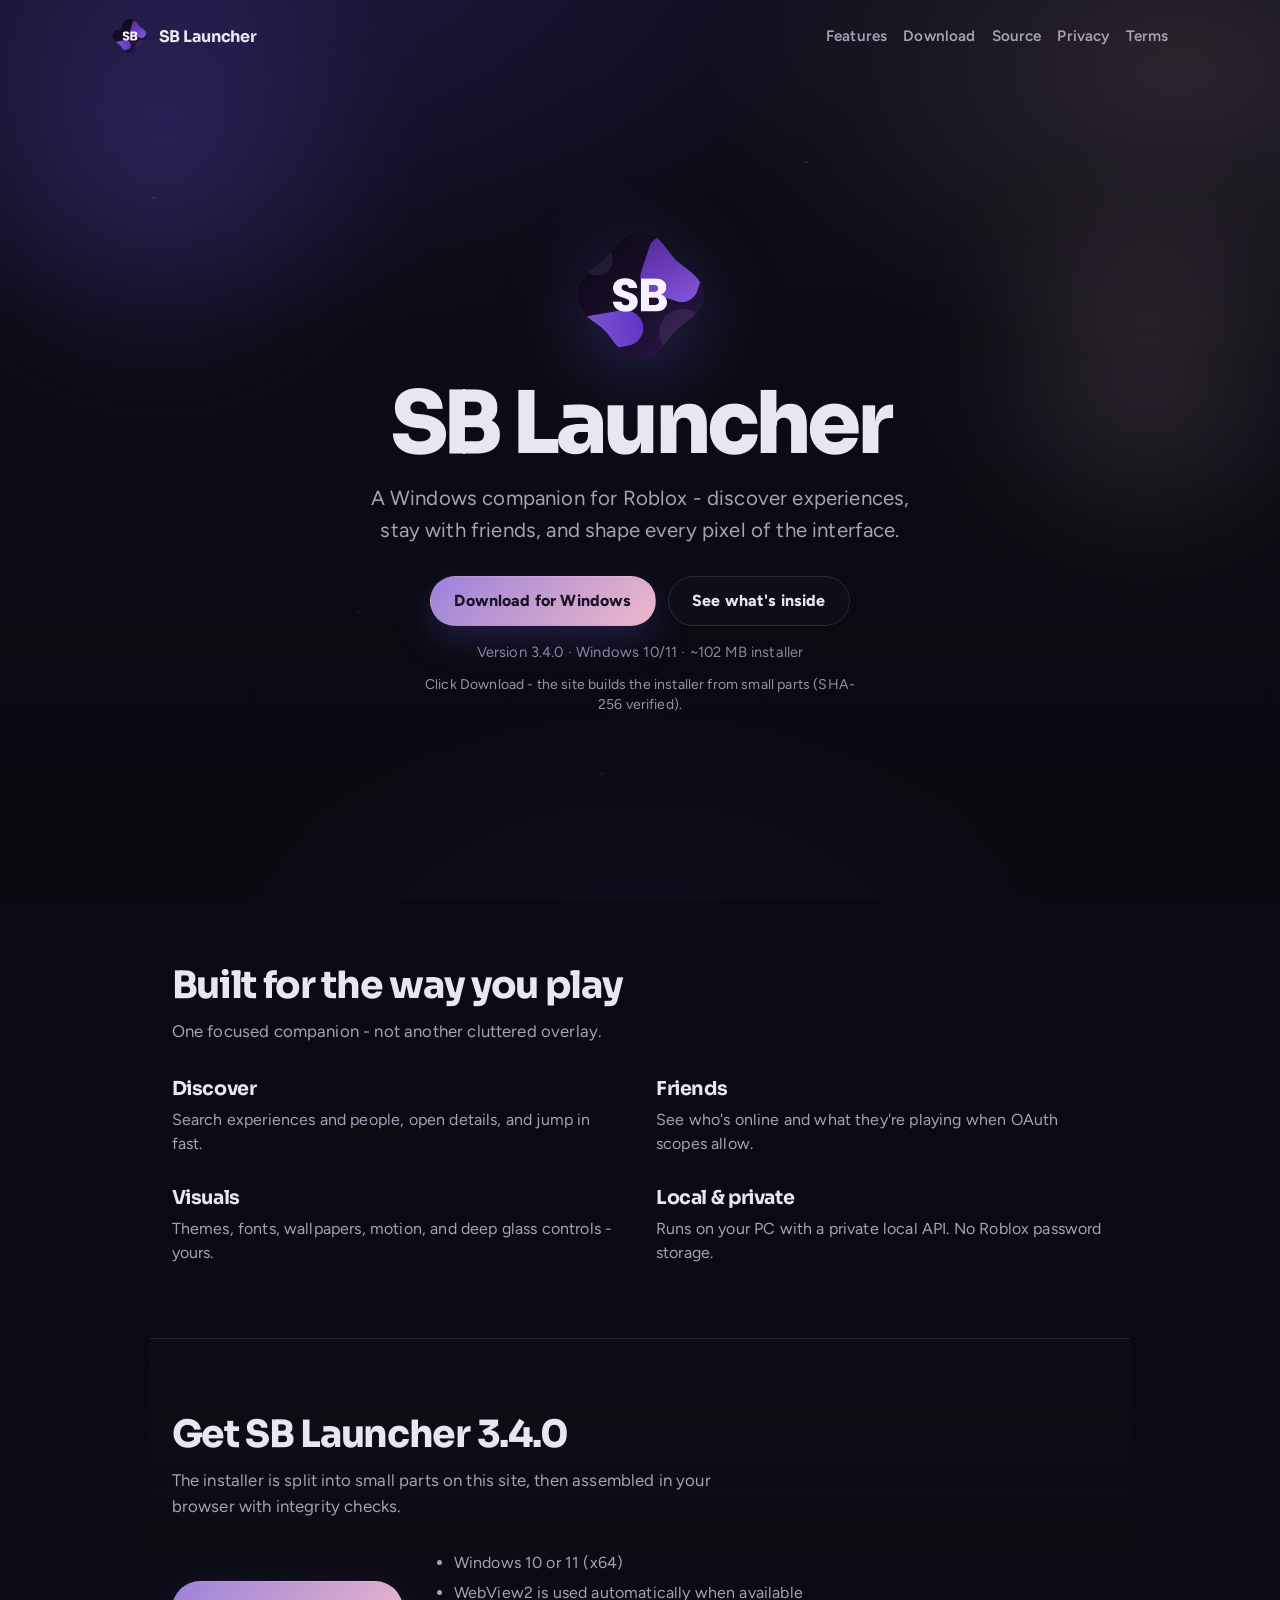
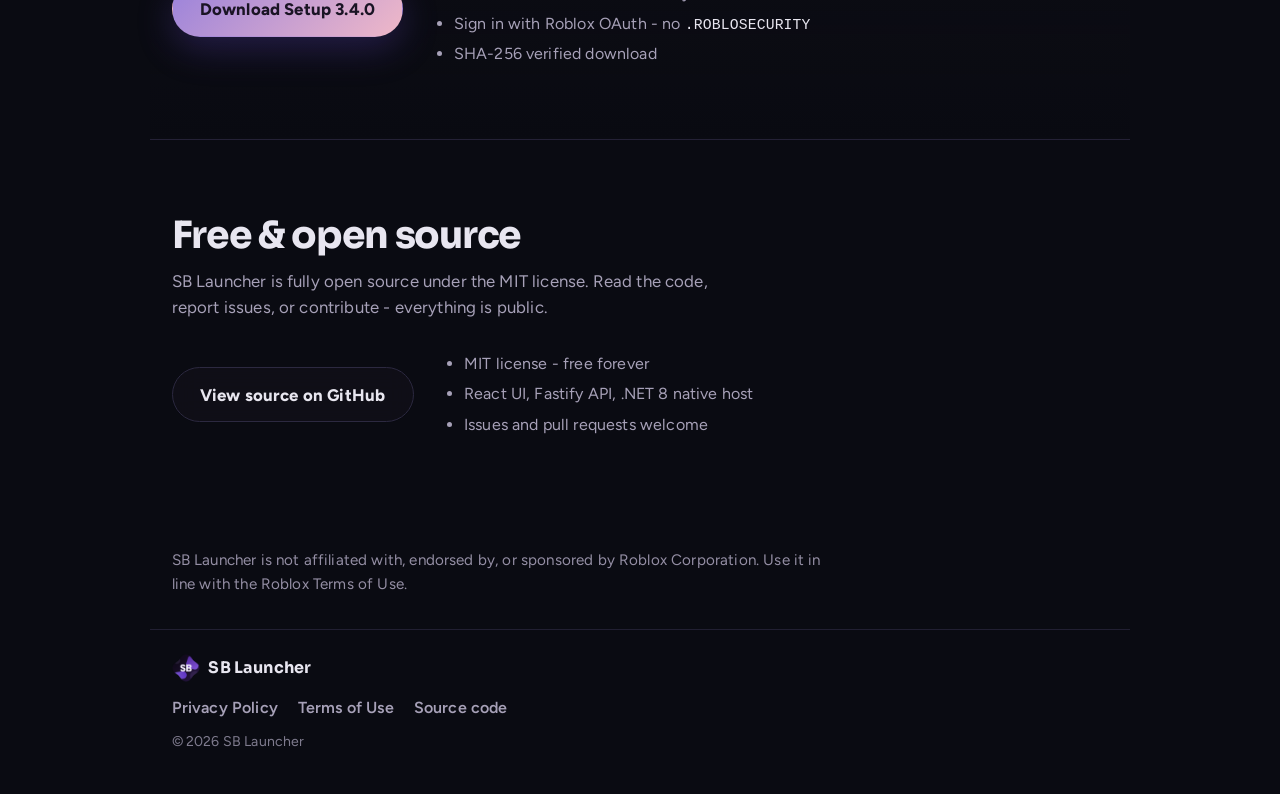
==== index.html @ dd169618 "Release site 3.4.0: refresh setup parts + manifest (new SB logo)." ====
<!doctype html>
<html lang="en">
  <head>
    <meta charset="utf-8" />
    <meta name="viewport" content="width=device-width, initial-scale=1" />
    <title>SB Launcher - Roblox desktop companion</title>
    <meta
      name="description"
      content="Download SB Launcher 3.4.0 - a customizable Windows companion for Roblox."
    />
    <meta property="og:title" content="SB Launcher" />
    <meta
      property="og:description"
      content="Windows Roblox companion. Discover, connect, and make the launcher yours."
    />
    <meta property="og:type" content="website" />
    <link rel="icon" type="image/png" href="./logo.png" />
    <link rel="preconnect" href="https://fonts.googleapis.com" />
    <link rel="preconnect" href="https://fonts.gstatic.com" crossorigin />
    <link
      href="https://fonts.googleapis.com/css2?family=Figtree:wght@400;500;600;700;800&family=Sora:wght@500;600;700;800&display=swap"
      rel="stylesheet"
    />
    <link rel="stylesheet" href="./styles.css" />
  </head>
  <body>
    <div class="atmosphere" aria-hidden="true">
      <div class="orb orb-a"></div>
      <div class="orb orb-b"></div>
      <div class="stars"></div>
    </div>

    <header class="top">
      <a class="brand" href="./index.html">
        <img src="./logo.png" alt="" width="36" height="36" />
        <span>SB Launcher</span>
      </a>
      <nav class="top-nav">
        <a href="#features">Features</a>
        <a href="#download">Download</a>
        <a href="https://github.com/SBLauncherRBLX/sb-launcher" target="_blank" rel="noopener">Source</a>
        <a href="./privacy.html">Privacy</a>
        <a href="./terms.html">Terms</a>
      </nav>
    </header>

    <main>
      <section class="hero">
        <img
          class="hero-mark"
          src="./logo.png"
          alt="SB Launcher"
          width="128"
          height="128"
        />
        <h1 class="hero-brand">SB Launcher</h1>
        <p class="hero-lead">
          A Windows companion for Roblox - discover experiences, stay with friends,
          and shape every pixel of the interface.
        </p>
        <div class="hero-actions">
          <a
            class="btn btn-primary"
            id="download-btn"
            href="#download"
            data-download-setup
          >
            Download for Windows
          </a>
          <a class="btn btn-ghost" href="#features">See what's inside</a>
        </div>
        <p class="hero-meta">Version 3.4.0 &middot; Windows 10/11 &middot; ~102 MB installer</p>
        <p class="hero-hint" id="download-status">
          Click Download - the site builds the installer from small parts (SHA-256 verified).
        </p>
      </section>

      <section class="section" id="features">
        <header class="section-head">
          <h2>Built for the way you play</h2>
          <p>One focused companion - not another cluttered overlay.</p>
        </header>
        <div class="feature-list">
          <article>
            <h3>Discover</h3>
            <p>Search experiences and people, open details, and jump in fast.</p>
          </article>
          <article>
            <h3>Friends</h3>
            <p>See who's online and what they're playing when OAuth scopes allow.</p>
          </article>
          <article>
            <h3>Visuals</h3>
            <p>Themes, fonts, wallpapers, motion, and deep glass controls - yours.</p>
          </article>
          <article>
            <h3>Local &amp; private</h3>
            <p>Runs on your PC with a private local API. No Roblox password storage.</p>
          </article>
        </div>
      </section>

      <section class="section download-band" id="download">
        <header class="section-head">
          <h2>Get SB Launcher 3.4.0</h2>
          <p>
            The installer is split into small parts on this site, then assembled in
            your browser with integrity checks.
          </p>
        </header>
        <div class="download-row">
          <a
            class="btn btn-primary btn-lg"
            id="download-btn-2"
            href="#download"
            data-download-setup
          >
            Download Setup 3.4.0
          </a>
          <ul class="download-notes">
            <li>Windows 10 or 11 (x64)</li>
            <li>WebView2 is used automatically when available</li>
            <li>Sign in with Roblox OAuth - no <code>.ROBLOSECURITY</code></li>
            <li>SHA-256 verified download</li>
          </ul>
        </div>
      </section>

      <section class="section" id="opensource">
        <header class="section-head">
          <h2>Free &amp; open source</h2>
          <p>
            SB Launcher is fully open source under the MIT license. Read the code,
            report issues, or contribute - everything is public.
          </p>
        </header>
        <div class="download-row">
          <a
            class="btn btn-ghost btn-lg"
            href="https://github.com/SBLauncherRBLX/sb-launcher"
            target="_blank"
            rel="noopener"
          >
            View source on GitHub
          </a>
          <ul class="download-notes">
            <li>MIT license - free forever</li>
            <li>React UI, Fastify API, .NET 8 native host</li>
            <li>Issues and pull requests welcome</li>
          </ul>
        </div>
      </section>

      <section class="section disclaimer">
        <p>
          SB Launcher is not affiliated with, endorsed by, or sponsored by Roblox
          Corporation. Use it in line with the Roblox Terms of Use.
        </p>
      </section>
    </main>

    <footer class="foot">
      <div class="foot-brand">
        <img src="./logo.png" alt="" width="28" height="28" />
        <strong>SB Launcher</strong>
      </div>
      <div class="foot-links">
        <a href="./privacy.html">Privacy Policy</a>
        <a href="./terms.html">Terms of Use</a>
        <a href="https://github.com/SBLauncherRBLX/sb-launcher">Source code</a>
      </div>
      <p class="foot-copy">&copy; 2026 SB Launcher</p>
    </footer>
    <script src="./download.js"></script>
  </body>
</html>
---- styles.css ----
:root {
  color-scheme: dark;
  --bg: #0a0b12;
  --ink: #e8e6f0;
  --muted: #a7a1b8;
  --line: #2c2940;
  --accent: #9a82db;
  --accent-2: #efb8c8;
  --surface: #15131d;
  --glow: #6b4fd8;
  --font-display: "Sora", "Segoe UI", sans-serif;
  --font-body: "Figtree", "Segoe UI", sans-serif;
  --ease: cubic-bezier(0.22, 1, 0.36, 1);
}

* {
  box-sizing: border-box;
}

html {
  scroll-behavior: smooth;
}

body {
  margin: 0;
  min-height: 100vh;
  font-family: var(--font-body);
  color: var(--ink);
  background: var(--bg);
  letter-spacing: 0.01em;
  -webkit-font-smoothing: antialiased;
  overflow-x: hidden;
}

.atmosphere {
  position: fixed;
  inset: 0;
  z-index: 0;
  pointer-events: none;
  overflow: hidden;
  background:
    radial-gradient(1200px 700px at 18% -8%, #5b3fc840, transparent 58%),
    radial-gradient(900px 560px at 92% 8%, #efb8c822, transparent 52%),
    radial-gradient(800px 500px at 50% 110%, #2a1f5540, transparent 55%),
    linear-gradient(180deg, #0c0d16 0%, #090a10 100%);
}

.orb {
  position: absolute;
  border-radius: 50%;
  filter: blur(40px);
  opacity: 0.55;
  animation: drift 18s var(--ease) infinite alternate;
}

.orb-a {
  width: 42vw;
  height: 42vw;
  max-width: 520px;
  max-height: 520px;
  left: -8%;
  top: -12%;
  background: radial-gradient(circle, #7c5cff66, transparent 70%);
}

.orb-b {
  width: 36vw;
  height: 36vw;
  max-width: 420px;
  max-height: 420px;
  right: -6%;
  top: 18%;
  background: radial-gradient(circle, #efb8c844, transparent 70%);
  animation-delay: -6s;
}

.stars {
  position: absolute;
  inset: 0;
  background-image:
    radial-gradient(1.2px 1.2px at 12% 22%, #ffffff88, transparent),
    radial-gradient(1px 1px at 28% 68%, #ffffff66, transparent),
    radial-gradient(1.4px 1.4px at 63% 18%, #ffffff77, transparent),
    radial-gradient(1px 1px at 81% 42%, #ffffff55, transparent),
    radial-gradient(1.2px 1.2px at 47% 86%, #ffffff66, transparent),
    radial-gradient(1px 1px at 91% 78%, #ffffff44, transparent);
  opacity: 0.55;
  animation: twinkle 7s ease-in-out infinite alternate;
}

@keyframes drift {
  from {
    transform: translate3d(0, 0, 0) scale(1);
  }
  to {
    transform: translate3d(3%, 4%, 0) scale(1.06);
  }
}

@keyframes twinkle {
  from {
    opacity: 0.35;
  }
  to {
    opacity: 0.7;
  }
}

@keyframes rise {
  from {
    opacity: 0;
    transform: translateY(18px);
  }
  to {
    opacity: 1;
    transform: translateY(0);
  }
}

.top,
main,
.foot {
  position: relative;
  z-index: 1;
}

.top {
  display: flex;
  align-items: center;
  justify-content: space-between;
  gap: 1rem;
  max-width: 1100px;
  margin: 0 auto;
  padding: 1.15rem 1.35rem 0.5rem;
  animation: rise 0.7s var(--ease) both;
}

.brand {
  display: inline-flex;
  align-items: center;
  gap: 0.7rem;
  text-decoration: none;
  color: var(--ink);
  font-family: var(--font-display);
  font-weight: 700;
  letter-spacing: -0.02em;
}

.brand img {
  width: 36px;
  height: 36px;
  object-fit: contain;
}

.top-nav {
  display: flex;
  flex-wrap: wrap;
  gap: 0.35rem 1rem;
}

.top-nav a {
  color: var(--muted);
  text-decoration: none;
  font-weight: 600;
  font-size: 0.95rem;
}

.top-nav a:hover {
  color: var(--ink);
}

.hero {
  min-height: min(92vh, 920px);
  display: flex;
  flex-direction: column;
  align-items: center;
  justify-content: center;
  text-align: center;
  padding: 3.5rem 1.35rem 4rem;
  max-width: 820px;
  margin: 0 auto;
}

.hero-mark {
  width: clamp(96px, 18vw, 132px);
  height: auto;
  margin-bottom: 1.35rem;
  filter: drop-shadow(0 18px 40px #6b4fd855);
  animation: rise 0.8s var(--ease) 0.05s both;
}

.hero-brand {
  margin: 0;
  font-family: var(--font-display);
  font-size: clamp(3rem, 9vw, 5.4rem);
  font-weight: 800;
  letter-spacing: -0.055em;
  line-height: 0.95;
  animation: rise 0.85s var(--ease) 0.12s both;
}

.hero-lead {
  margin: 1.15rem 0 0;
  max-width: 34rem;
  color: var(--muted);
  font-size: clamp(1.05rem, 2.2vw, 1.28rem);
  line-height: 1.55;
  animation: rise 0.9s var(--ease) 0.18s both;
}

.hero-actions {
  display: flex;
  flex-wrap: wrap;
  gap: 0.75rem;
  justify-content: center;
  margin-top: 1.85rem;
  animation: rise 0.95s var(--ease) 0.24s both;
}

.hero-meta {
  margin: 1.1rem 0 0;
  color: color-mix(in srgb, var(--muted) 82%, transparent);
  font-size: 0.92rem;
  animation: rise 1s var(--ease) 0.3s both;
}

.btn {
  display: inline-flex;
  align-items: center;
  justify-content: center;
  text-decoration: none;
  border-radius: 999px;
  padding: 0.9rem 1.45rem;
  font-weight: 750;
  letter-spacing: 0.01em;
  border: 1px solid transparent;
  transition:
    transform 220ms var(--ease),
    background 220ms var(--ease),
    border-color 220ms var(--ease),
    box-shadow 220ms var(--ease);
}

.btn:hover {
  transform: translateY(-2px);
}

.btn:active {
  transform: translateY(0) scale(0.98);
}

.btn-primary {
  color: #1a1424;
  background: linear-gradient(135deg, var(--accent), var(--accent-2));
  box-shadow: 0 12px 36px #6b4fd844;
}

.btn-primary:hover {
  box-shadow: 0 16px 42px #6b4fd866;
}

.btn-ghost {
  color: var(--ink);
  background: color-mix(in srgb, var(--surface) 55%, transparent);
  border-color: var(--line);
  backdrop-filter: blur(12px);
}

.btn-lg {
  padding: 1.05rem 1.7rem;
  font-size: 1.05rem;
}

.section {
  max-width: 980px;
  margin: 0 auto;
  padding: 4.5rem 1.35rem;
}

.section-head {
  max-width: 36rem;
  margin-bottom: 2rem;
}

.section-head h2 {
  margin: 0 0 0.55rem;
  font-family: var(--font-display);
  font-size: clamp(1.7rem, 3.5vw, 2.35rem);
  letter-spacing: -0.035em;
  font-weight: 750;
}

.section-head p {
  margin: 0;
  color: var(--muted);
  font-size: 1.05rem;
  line-height: 1.55;
}

.feature-list {
  display: grid;
  grid-template-columns: repeat(2, minmax(0, 1fr));
  gap: 1.75rem 2rem;
}

.feature-list article h3 {
  margin: 0 0 0.4rem;
  font-family: var(--font-display);
  font-size: 1.2rem;
  letter-spacing: -0.02em;
}

.feature-list article p {
  margin: 0;
  color: var(--muted);
  line-height: 1.55;
}

.download-band {
  border-top: 1px solid color-mix(in srgb, var(--line) 75%, transparent);
  border-bottom: 1px solid color-mix(in srgb, var(--line) 75%, transparent);
  background: linear-gradient(
    180deg,
    color-mix(in srgb, var(--surface) 35%, transparent),
    transparent
  );
}

.download-row {
  display: grid;
  grid-template-columns: auto 1fr;
  gap: 1.5rem 2rem;
  align-items: center;
}

.download-notes {
  margin: 0;
  padding-left: 1.15rem;
  color: var(--muted);
  line-height: 1.55;
}

.download-notes li + li {
  margin-top: 0.35rem;
}

.download-notes code {
  font-family: ui-monospace, Consolas, monospace;
  color: var(--ink);
  font-size: 0.92em;
}

.disclaimer {
  padding-top: 2.5rem;
  padding-bottom: 2rem;
}

.disclaimer p {
  margin: 0;
  max-width: 42rem;
  color: color-mix(in srgb, var(--muted) 88%, transparent);
  font-size: 0.95rem;
  line-height: 1.55;
}

.foot {
  max-width: 980px;
  margin: 0 auto;
  padding: 1.5rem 1.35rem 2.75rem;
  display: grid;
  gap: 1rem;
  border-top: 1px solid color-mix(in srgb, var(--line) 70%, transparent);
}

.foot-brand {
  display: inline-flex;
  align-items: center;
  gap: 0.55rem;
  font-family: var(--font-display);
}

.foot-brand img {
  width: 28px;
  height: 28px;
  object-fit: contain;
}

.foot-links {
  display: flex;
  flex-wrap: wrap;
  gap: 0.85rem 1.25rem;
}

.foot-links a {
  color: var(--muted);
  text-decoration: none;
  font-weight: 600;
}

.foot-links a:hover {
  color: var(--ink);
}

.foot-copy {
  margin: 0;
  color: color-mix(in srgb, var(--muted) 75%, transparent);
  font-size: 0.88rem;
}

/* Legal pages */
.page {
  max-width: 760px;
  margin: 0 auto;
  padding: 2rem 1.35rem 4rem;
  position: relative;
  z-index: 1;
}

.page.narrow {
  max-width: 720px;
}

.page h1 {
  margin: 0 0 0.5rem;
  font-family: var(--font-display);
  font-size: clamp(2rem, 5vw, 2.8rem);
  letter-spacing: -0.04em;
}

.page h2 {
  margin: 2rem 0 0.65rem;
  font-family: var(--font-display);
  font-size: 1.15rem;
  letter-spacing: -0.02em;
}

.page p,
.page li {
  color: var(--muted);
  line-height: 1.65;
}

.meta {
  margin: 0 0 1.5rem;
  color: color-mix(in srgb, var(--muted) 80%, transparent);
  font-size: 0.9rem;
}

.back {
  display: inline-flex;
  align-items: center;
  text-decoration: none;
  color: var(--ink);
  border: 1px solid var(--line);
  background: color-mix(in srgb, var(--surface) 70%, transparent);
  border-radius: 999px;
  padding: 0.55rem 0.95rem;
  font-weight: 650;
  margin-bottom: 1.5rem;
}

.back:hover {
  border-color: color-mix(in srgb, var(--accent) 45%, var(--line));
}

.page code {
  font-family: ui-monospace, Consolas, monospace;
  color: var(--ink);
}

.page ol,
.page ul {
  padding-left: 1.2rem;
}

.page li + li {
  margin-top: 0.45rem;
}

@media (max-width: 760px) {
  .top-nav {
    display: none;
  }

  .feature-list,
  .download-row {
    grid-template-columns: 1fr;
  }

  .hero {
    min-height: auto;
    padding-top: 3rem;
    padding-bottom: 3.5rem;
  }
}

@media (prefers-reduced-motion: reduce) {
  .orb,
  .stars,
  .hero-mark,
  .hero-brand,
  .hero-lead,
  .hero-actions,
  .hero-meta,
  .hero-hint,
  .top {
    animation: none !important;
  }

  .btn:hover {
    transform: none;
  }
}

.hero-hint {
  margin: 0.85rem 0 0;
  max-width: 28rem;
  color: color-mix(in srgb, var(--muted) 90%, transparent);
  font-size: 0.88rem;
  line-height: 1.45;
  animation: rise 1s var(--ease) 0.34s both;
}

.btn.is-busy,
.btn[aria-disabled="true"] {
  opacity: 0.65;
  pointer-events: none;
}
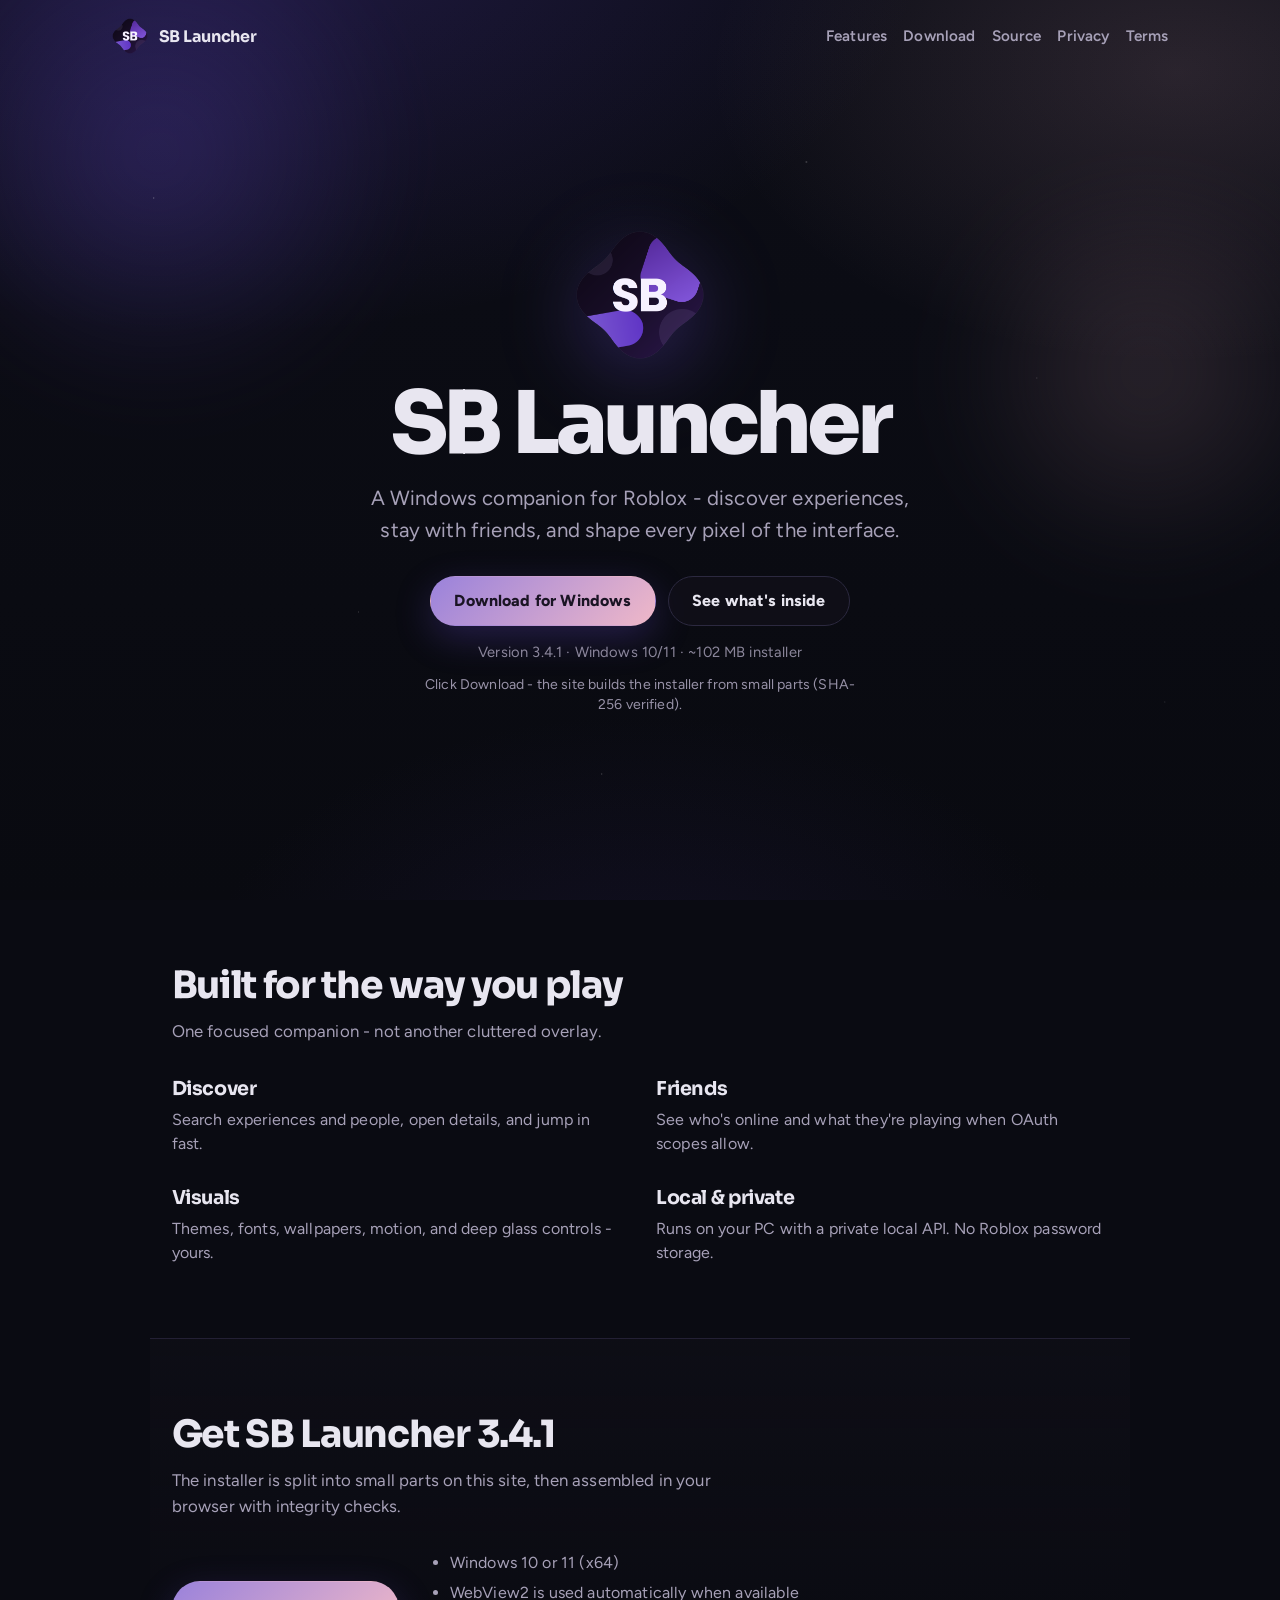
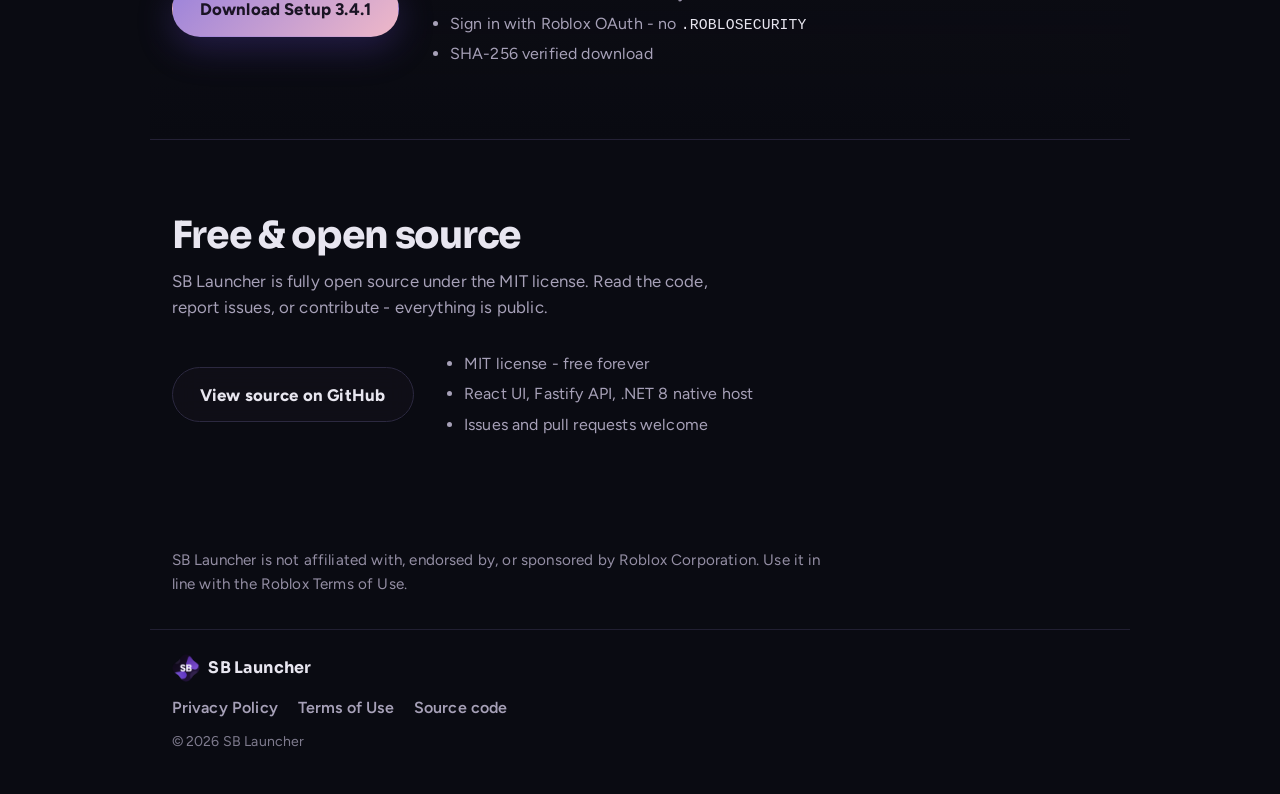
==== commit db91595b: "Release site 3.4.1: refresh setup parts + manifest (frosted SB title)." ====
--- a/index.html
+++ b/index.html
@@ -6,7 +6,7 @@
     <title>SB Launcher - Roblox desktop companion</title>
     <meta
       name="description"
-      content="Download SB Launcher 3.4.0 - a customizable Windows companion for Roblox."
+      content="Download SB Launcher 3.4.1 - a customizable Windows companion for Roblox."
     />
     <meta property="og:title" content="SB Launcher" />
     <meta
@@ -69,7 +69,7 @@
           </a>
           <a class="btn btn-ghost" href="#features">See what's inside</a>
         </div>
-        <p class="hero-meta">Version 3.4.0 &middot; Windows 10/11 &middot; ~102 MB installer</p>
+        <p class="hero-meta">Version 3.4.1 &middot; Windows 10/11 &middot; ~102 MB installer</p>
         <p class="hero-hint" id="download-status">
           Click Download - the site builds the installer from small parts (SHA-256 verified).
         </p>
@@ -102,7 +102,7 @@
 
       <section class="section download-band" id="download">
         <header class="section-head">
-          <h2>Get SB Launcher 3.4.0</h2>
+          <h2>Get SB Launcher 3.4.1</h2>
           <p>
             The installer is split into small parts on this site, then assembled in
             your browser with integrity checks.
@@ -115,7 +115,7 @@
             href="#download"
             data-download-setup
           >
-            Download Setup 3.4.0
+            Download Setup 3.4.1
           </a>
           <ul class="download-notes">
             <li>Windows 10 or 11 (x64)</li>
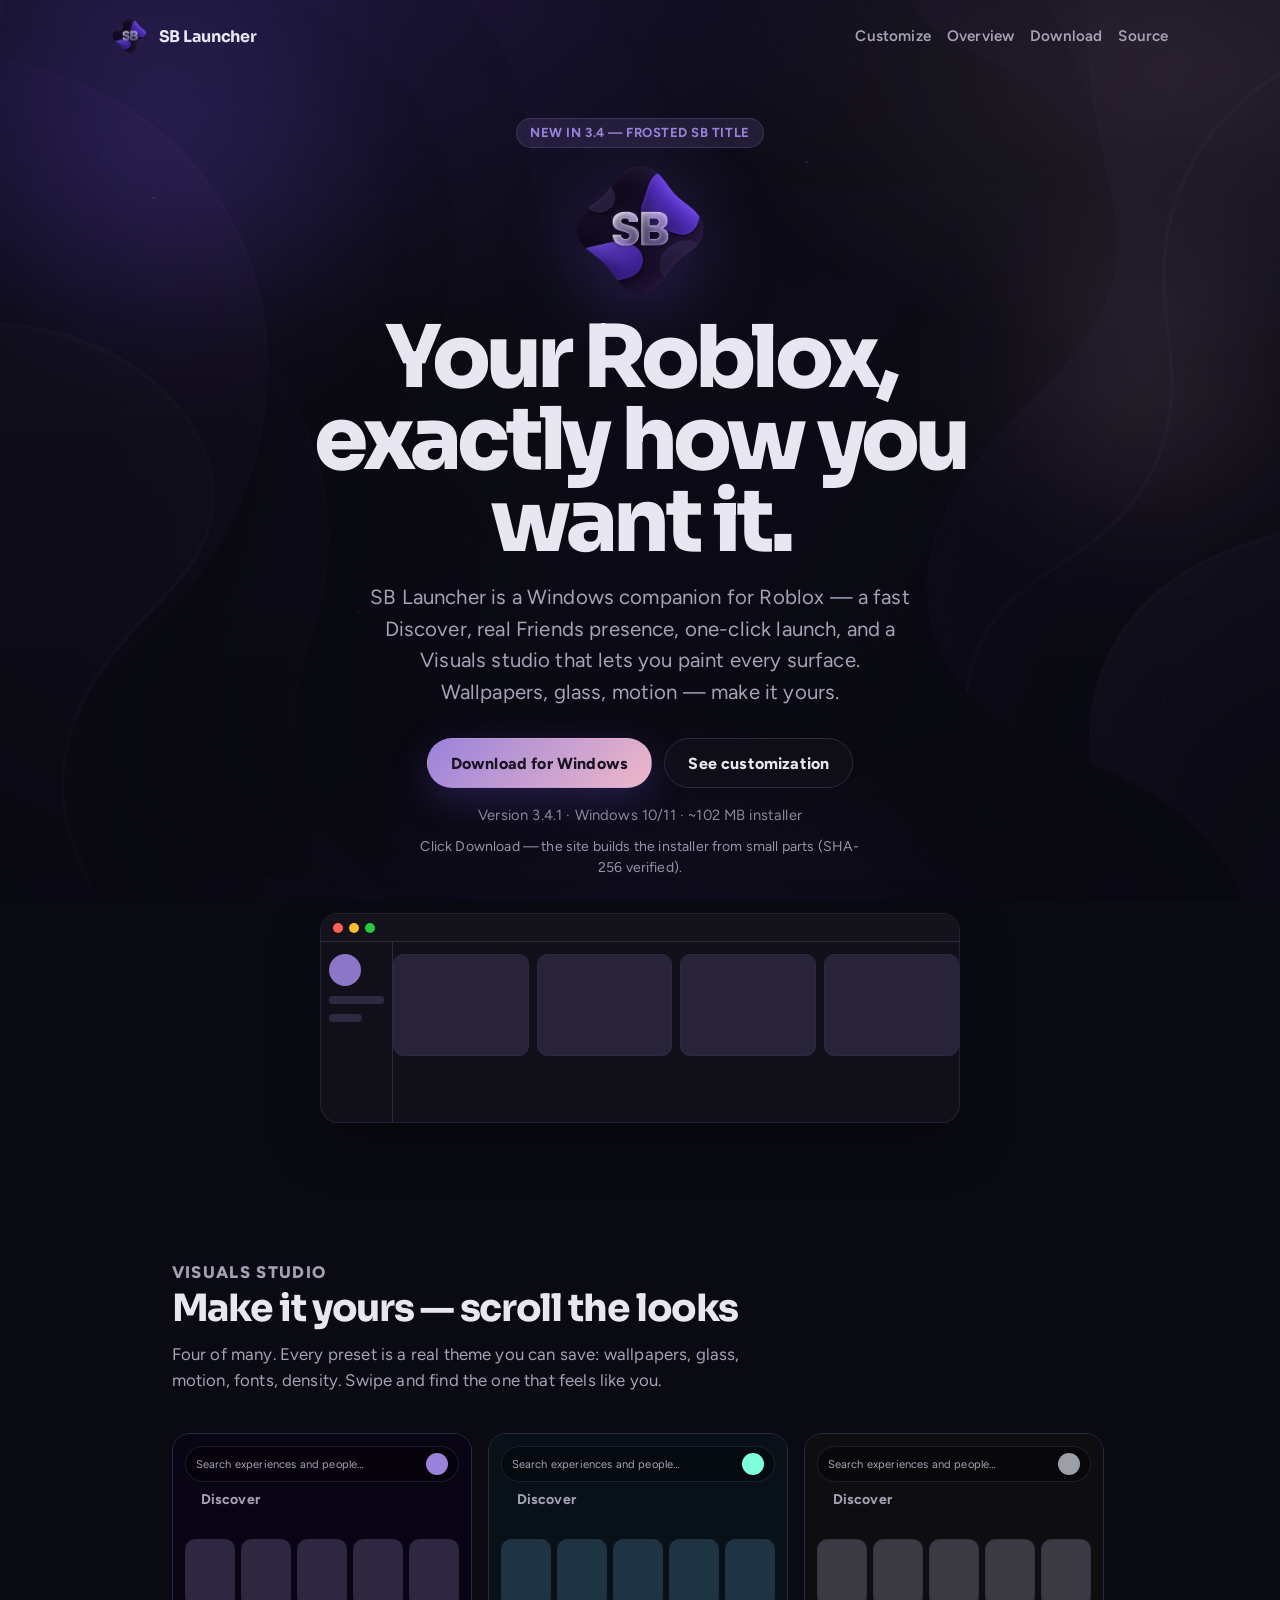
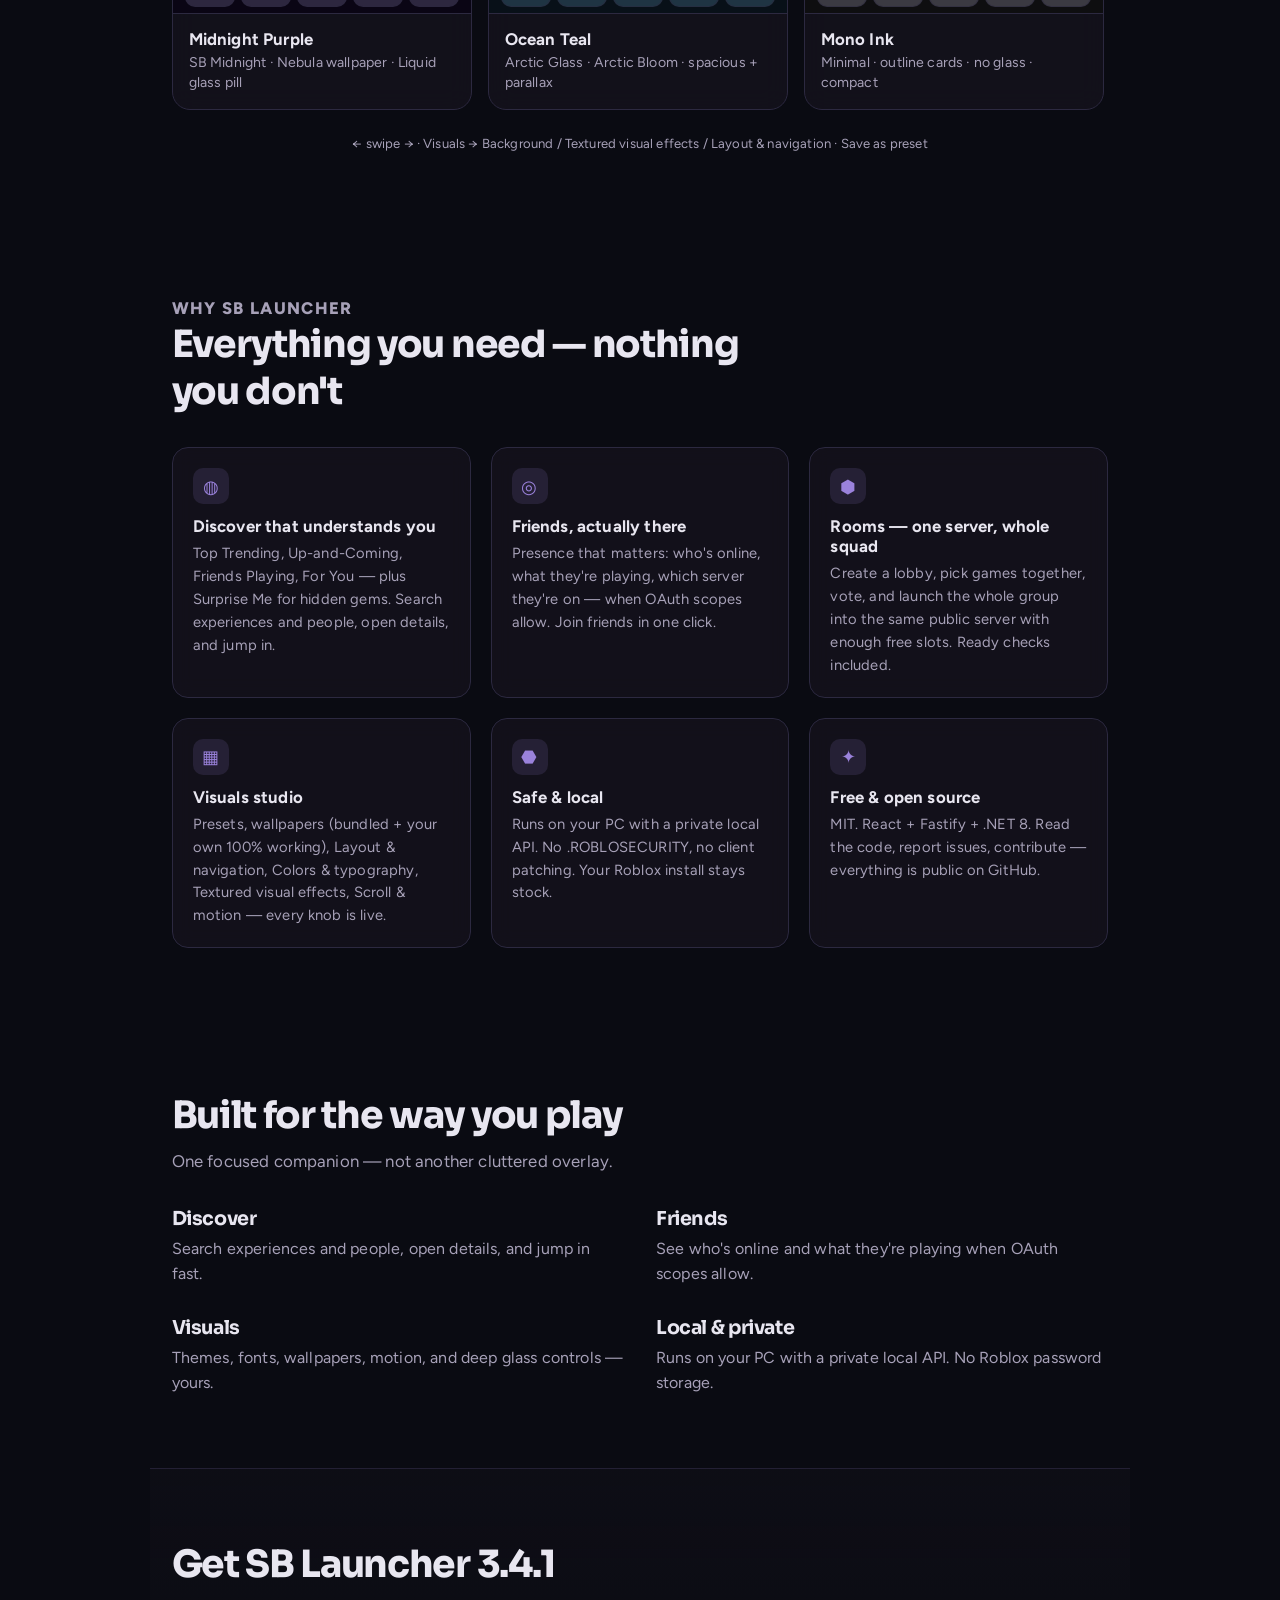
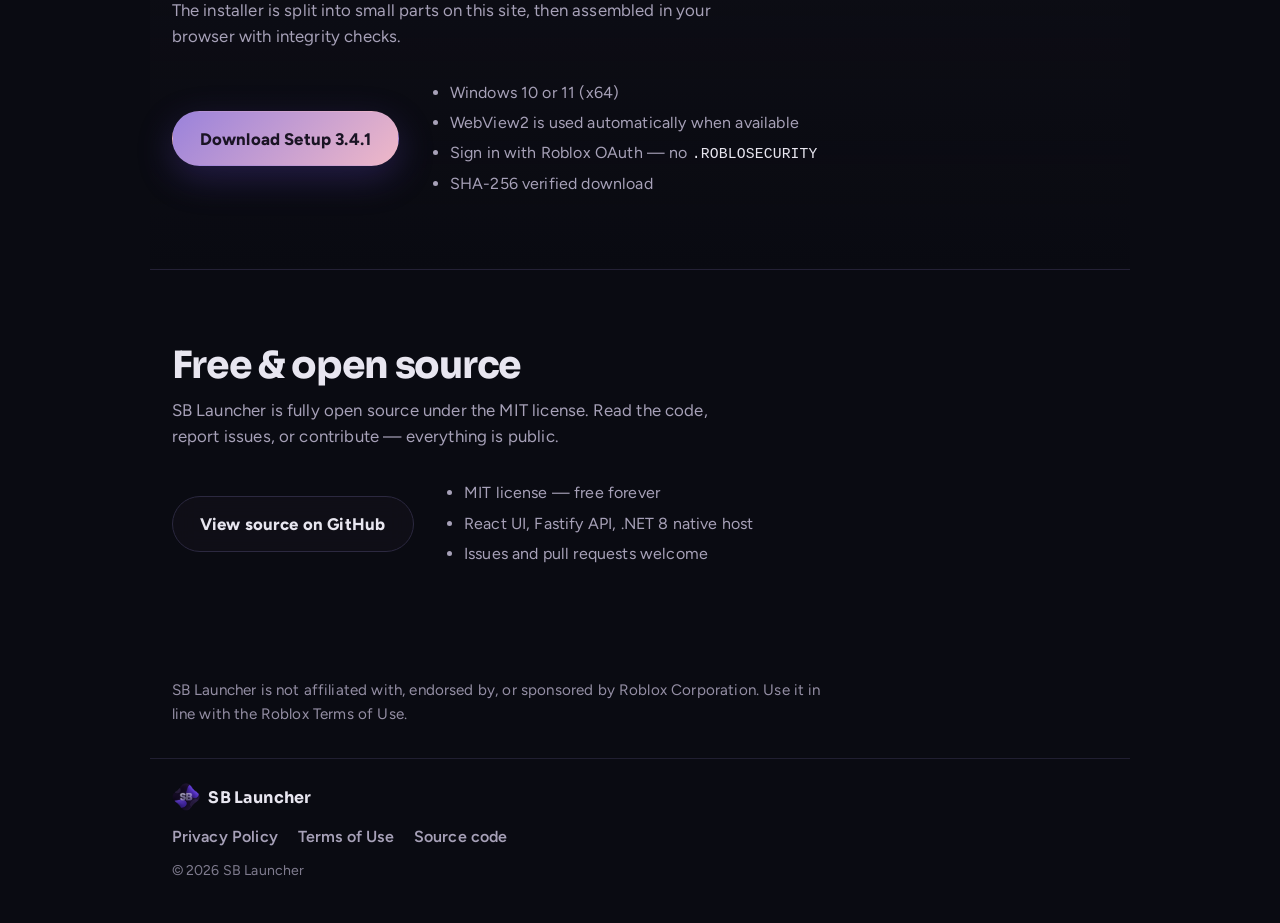
==== commit 4f32156d: "Site 3.4: new SB logo everywhere, wavy purple background, detailed customization carousel and overvi" ====
--- a/index.html
+++ b/index.html
@@ -3,27 +3,19 @@
   <head>
     <meta charset="utf-8" />
     <meta name="viewport" content="width=device-width, initial-scale=1" />
-    <title>SB Launcher - Roblox desktop companion</title>
-    <meta
-      name="description"
-      content="Download SB Launcher 3.4.1 - a customizable Windows companion for Roblox."
-    />
-    <meta property="og:title" content="SB Launcher" />
-    <meta
-      property="og:description"
-      content="Windows Roblox companion. Discover, connect, and make the launcher yours."
-    />
+    <title>SB Launcher — Your Roblox, exactly how you want it</title>
+    <meta name="description" content="SB Launcher 3.4.1 — a Windows companion for Roblox. Discover, play together, and make every pixel yours — from wallpapers to glass." />
+    <meta property="og:title" content="SB Launcher — Your Roblox, exactly how you want it" />
+    <meta property="og:description" content="Discover experiences, launch with friends, and shape the interface. Themes, glass, wallpapers, and motion — yours." />
     <meta property="og:type" content="website" />
     <link rel="icon" type="image/png" href="./logo.png" />
     <link rel="preconnect" href="https://fonts.googleapis.com" />
     <link rel="preconnect" href="https://fonts.gstatic.com" crossorigin />
-    <link
-      href="https://fonts.googleapis.com/css2?family=Figtree:wght@400;500;600;700;800&family=Sora:wght@500;600;700;800&display=swap"
-      rel="stylesheet"
-    />
+    <link href="https://fonts.googleapis.com/css2?family=Figtree:wght@400;500;600;700;800&family=Sora:wght@600;700;800&display=swap" rel="stylesheet" />
     <link rel="stylesheet" href="./styles.css" />
   </head>
   <body>
+    <div class="bg-wavy" aria-hidden="true"></div>
     <div class="atmosphere" aria-hidden="true">
       <div class="orb orb-a"></div>
       <div class="orb orb-b"></div>
@@ -36,49 +28,127 @@
         <span>SB Launcher</span>
       </a>
       <nav class="top-nav">
-        <a href="#features">Features</a>
+        <a href="#customize">Customize</a>
+        <a href="#overview">Overview</a>
         <a href="#download">Download</a>
         <a href="https://github.com/SBLauncherRBLX/sb-launcher" target="_blank" rel="noopener">Source</a>
-        <a href="./privacy.html">Privacy</a>
-        <a href="./terms.html">Terms</a>
       </nav>
     </header>
 
     <main>
       <section class="hero">
-        <img
-          class="hero-mark"
-          src="./logo.png"
-          alt="SB Launcher"
-          width="128"
-          height="128"
-        />
-        <h1 class="hero-brand">SB Launcher</h1>
+        <div class="hero-badge">New in 3.4 — frosted SB title</div>
+        <img class="hero-mark" src="./logo.png" alt="SB Launcher" width="148" height="148" />
+        <h1 class="hero-brand">Your Roblox,<br />exactly how you want it.</h1>
         <p class="hero-lead">
-          A Windows companion for Roblox - discover experiences, stay with friends,
-          and shape every pixel of the interface.
+          SB Launcher is a Windows companion for Roblox — a fast Discover, real Friends presence,
+          one-click launch, and a Visuals studio that lets you paint every surface. Wallpapers, glass, motion — make it yours.
         </p>
         <div class="hero-actions">
-          <a
-            class="btn btn-primary"
-            id="download-btn"
-            href="#download"
-            data-download-setup
-          >
-            Download for Windows
-          </a>
-          <a class="btn btn-ghost" href="#features">See what's inside</a>
-        </div>
-        <p class="hero-meta">Version 3.4.1 &middot; Windows 10/11 &middot; ~102 MB installer</p>
-        <p class="hero-hint" id="download-status">
-          Click Download - the site builds the installer from small parts (SHA-256 verified).
-        </p>
+          <a class="btn btn-primary" id="download-btn" href="#download" data-download-setup>Download for Windows</a>
+          <a class="btn btn-ghost" href="#customize">See customization</a>
+        </div>
+        <p class="hero-meta">Version 3.4.1 · Windows 10/11 · ~102 MB installer</p>
+        <p class="hero-hint" id="download-status">Click Download — the site builds the installer from small parts (SHA-256 verified).</p>
+        <div class="hero-shot" aria-hidden="true">
+          <div class="hero-shot-bar"><span></span><span></span><span></span></div>
+          <div class="hero-shot-body">
+            <div class="hero-shot-sidebar"><span class="hero-dot"></span><span class="hero-line"></span><span class="hero-line short"></span></div>
+            <div class="hero-shot-main"><span class="hero-line wide"></span><span class="hero-line"></span><div class="hero-grid"><span></span><span></span><span></span><span></span></div></div>
+          </div>
+        </div>
+      </section>
+
+      <section class="section" id="customize">
+        <header class="section-head">
+          <p class="eyebrow">Visuals studio</p>
+          <h2>Make it yours — scroll the looks</h2>
+          <p>Four of many. Every preset is a real theme you can save: wallpapers, glass, motion, fonts, density. Swipe and find the one that feels like you.</p>
+        </header>
+        <div class="custom-carousel" role="region" aria-label="Customization variations">
+          <article class="custom-card" data-theme="midnight">
+            <div class="custom-preview" style="--preview-accent:#9a82db; --preview-bg:#0a0514;">
+              <div class="preview-top"><span class="preview-search">Search experiences and people…</span><span class="preview-avatar"></span></div>
+              <p class="preview-title">Discover</p>
+              <div class="preview-rail"><span></span><span></span><span></span><span></span><span></span></div>
+            </div>
+            <h3>Midnight Purple</h3>
+            <p>SB Midnight · Nebula wallpaper · Liquid glass pill</p>
+          </article>
+          <article class="custom-card" data-theme="ocean">
+            <div class="custom-preview" style="--preview-accent:#4cc9f0; --preview-bg:#081018;">
+              <div class="preview-top"><span class="preview-search">Search experiences and people…</span><span class="preview-avatar" style="background:#80ffdb;"></span></div>
+              <p class="preview-title">Discover</p>
+              <div class="preview-rail"><span></span><span></span><span></span><span></span><span></span></div>
+            </div>
+            <h3>Ocean Teal</h3>
+            <p>Arctic Glass · Arctic Bloom · spacious + parallax</p>
+          </article>
+          <article class="custom-card" data-theme="mono">
+            <div class="custom-preview" style="--preview-accent:#e8eaed; --preview-bg:#0e0e10;">
+              <div class="preview-top"><span class="preview-search">Search experiences and people…</span><span class="preview-avatar" style="background:#9aa0a6;"></span></div>
+              <p class="preview-title">Discover</p>
+              <div class="preview-rail"><span></span><span></span><span></span><span></span><span></span></div>
+            </div>
+            <h3>Mono Ink</h3>
+            <p>Minimal · outline cards · no glass · compact</p>
+          </article>
+          <article class="custom-card" data-theme="ember">
+            <div class="custom-preview" style="--preview-accent:#ff6b35; --preview-bg:#140d0a;">
+              <div class="preview-top"><span class="preview-search">Search experiences and people…</span><span class="preview-avatar" style="background:#ffd166;"></span></div>
+              <p class="preview-title">Discover</p>
+              <div class="preview-rail"><span></span><span></span><span></span><span></span><span></span></div>
+            </div>
+            <h3>Ember Forge</h3>
+            <p>Warm gradient · Ember Waves · layered wallpaper</p>
+          </article>
+        </div>
+        <p class="carousel-hint">← swipe → · Visuals → Background / Textured visual effects / Layout & navigation · Save as preset</p>
+      </section>
+
+      <section class="section" id="overview">
+        <header class="section-head">
+          <p class="eyebrow">Why SB Launcher</p>
+          <h2>Everything you need — nothing you don't</h2>
+        </header>
+        <div class="overview-grid">
+          <article class="overview-card">
+            <div class="overview-icon">◍</div>
+            <h3>Discover that understands you</h3>
+            <p>Top Trending, Up-and-Coming, Friends Playing, For You — plus Surprise Me for hidden gems. Search experiences and people, open details, and jump in.</p>
+          </article>
+          <article class="overview-card">
+            <div class="overview-icon">◎</div>
+            <h3>Friends, actually there</h3>
+            <p>Presence that matters: who's online, what they're playing, which server they're on — when OAuth scopes allow. Join friends in one click.</p>
+          </article>
+          <article class="overview-card">
+            <div class="overview-icon">⬢</div>
+            <h3>Rooms — one server, whole squad</h3>
+            <p>Create a lobby, pick games together, vote, and launch the whole group into the same public server with enough free slots. Ready checks included.</p>
+          </article>
+          <article class="overview-card">
+            <div class="overview-icon">▦</div>
+            <h3>Visuals studio</h3>
+            <p>Presets, wallpapers (bundled + your own 100% working), Layout & navigation, Colors & typography, Textured visual effects, Scroll & motion — every knob is live.</p>
+          </article>
+          <article class="overview-card">
+            <div class="overview-icon">⬣</div>
+            <h3>Safe & local</h3>
+            <p>Runs on your PC with a private local API. No .ROBLOSECURITY, no client patching. Your Roblox install stays stock.</p>
+          </article>
+          <article class="overview-card">
+            <div class="overview-icon">✦</div>
+            <h3>Free & open source</h3>
+            <p>MIT. React + Fastify + .NET 8. Read the code, report issues, contribute — everything is public on GitHub.</p>
+          </article>
+        </div>
       </section>
 
       <section class="section" id="features">
         <header class="section-head">
           <h2>Built for the way you play</h2>
-          <p>One focused companion - not another cluttered overlay.</p>
+          <p>One focused companion — not another cluttered overlay.</p>
         </header>
         <div class="feature-list">
           <article>
@@ -91,10 +161,10 @@
           </article>
           <article>
             <h3>Visuals</h3>
-            <p>Themes, fonts, wallpapers, motion, and deep glass controls - yours.</p>
-          </article>
-          <article>
-            <h3>Local &amp; private</h3>
+            <p>Themes, fonts, wallpapers, motion, and deep glass controls — yours.</p>
+          </article>
+          <article>
+            <h3>Local & private</h3>
             <p>Runs on your PC with a private local API. No Roblox password storage.</p>
           </article>
         </div>
@@ -103,24 +173,14 @@
       <section class="section download-band" id="download">
         <header class="section-head">
           <h2>Get SB Launcher 3.4.1</h2>
-          <p>
-            The installer is split into small parts on this site, then assembled in
-            your browser with integrity checks.
-          </p>
+          <p>The installer is split into small parts on this site, then assembled in your browser with integrity checks.</p>
         </header>
         <div class="download-row">
-          <a
-            class="btn btn-primary btn-lg"
-            id="download-btn-2"
-            href="#download"
-            data-download-setup
-          >
-            Download Setup 3.4.1
-          </a>
+          <a class="btn btn-primary btn-lg" id="download-btn-2" href="#download" data-download-setup>Download Setup 3.4.1</a>
           <ul class="download-notes">
             <li>Windows 10 or 11 (x64)</li>
             <li>WebView2 is used automatically when available</li>
-            <li>Sign in with Roblox OAuth - no <code>.ROBLOSECURITY</code></li>
+            <li>Sign in with Roblox OAuth — no <code>.ROBLOSECURITY</code></li>
             <li>SHA-256 verified download</li>
           </ul>
         </div>
@@ -128,23 +188,13 @@
 
       <section class="section" id="opensource">
         <header class="section-head">
-          <h2>Free &amp; open source</h2>
-          <p>
-            SB Launcher is fully open source under the MIT license. Read the code,
-            report issues, or contribute - everything is public.
-          </p>
+          <h2>Free & open source</h2>
+          <p>SB Launcher is fully open source under the MIT license. Read the code, report issues, or contribute — everything is public.</p>
         </header>
         <div class="download-row">
-          <a
-            class="btn btn-ghost btn-lg"
-            href="https://github.com/SBLauncherRBLX/sb-launcher"
-            target="_blank"
-            rel="noopener"
-          >
-            View source on GitHub
-          </a>
+          <a class="btn btn-ghost btn-lg" href="https://github.com/SBLauncherRBLX/sb-launcher" target="_blank" rel="noopener">View source on GitHub</a>
           <ul class="download-notes">
-            <li>MIT license - free forever</li>
+            <li>MIT license — free forever</li>
             <li>React UI, Fastify API, .NET 8 native host</li>
             <li>Issues and pull requests welcome</li>
           </ul>
@@ -152,10 +202,7 @@
       </section>
 
       <section class="section disclaimer">
-        <p>
-          SB Launcher is not affiliated with, endorsed by, or sponsored by Roblox
-          Corporation. Use it in line with the Roblox Terms of Use.
-        </p>
+        <p>SB Launcher is not affiliated with, endorsed by, or sponsored by Roblox Corporation. Use it in line with the Roblox Terms of Use.</p>
       </section>
     </main>
 
--- a/styles.css
+++ b/styles.css
@@ -32,6 +32,16 @@
   overflow-x: hidden;
 }
 
+.bg-wavy {
+  position: fixed;
+  inset: 0;
+  z-index: -1;
+  pointer-events: none;
+  background: url("./assets/bg-wavy.png") center / cover no-repeat, linear-gradient(180deg, #0c0d16 0%, #090a10 100%);
+  opacity: 0.52;
+  filter: saturate(1.15) brightness(0.92);
+}
+
 .atmosphere {
   position: fixed;
   inset: 0;
@@ -43,6 +53,7 @@
     radial-gradient(900px 560px at 92% 8%, #efb8c822, transparent 52%),
     radial-gradient(800px 500px at 50% 110%, #2a1f5540, transparent 55%),
     linear-gradient(180deg, #0c0d16 0%, #090a10 100%);
+  opacity: 0.88;
 }
 
 .orb {
@@ -217,6 +228,246 @@
   animation: rise 0.95s var(--ease) 0.24s both;
 }
 
+.hero-badge {
+  display: inline-flex;
+  align-items: center;
+  padding: 0.38rem 0.85rem;
+  border-radius: 999px;
+  background: color-mix(in srgb, var(--accent) 14%, transparent);
+  border: 1px solid color-mix(in srgb, var(--accent) 22%, transparent);
+  color: var(--accent);
+  font-size: 0.82rem;
+  font-weight: 700;
+  letter-spacing: 0.04em;
+  text-transform: uppercase;
+  margin-bottom: 1rem;
+  animation: rise 0.75s var(--ease) both;
+}
+
+.hero-shot {
+  margin-top: 2.2rem;
+  width: min(100%, 640px);
+  border-radius: 18px;
+  overflow: hidden;
+  border: 1px solid color-mix(in srgb, var(--line) 70%, transparent);
+  background: color-mix(in srgb, var(--surface) 72%, transparent);
+  backdrop-filter: blur(18px);
+  box-shadow: 0 20px 50px rgba(0,0,0,0.35);
+  animation: rise 1.05s var(--ease) 0.36s both;
+}
+
+.hero-shot-bar {
+  height: 28px;
+  display: flex;
+  align-items: center;
+  gap: 6px;
+  padding: 0 12px;
+  background: color-mix(in srgb, var(--surface) 88%, transparent);
+  border-bottom: 1px solid var(--line);
+}
+
+.hero-shot-bar span {
+  width: 10px;
+  height: 10px;
+  border-radius: 50%;
+  background: var(--line);
+}
+
+.hero-shot-bar span:nth-child(1) { background: #ff5f56; }
+.hero-shot-bar span:nth-child(2) { background: #ffbd2e; }
+.hero-shot-bar span:nth-child(3) { background: #27c93f; }
+
+.hero-shot-body {
+  display: grid;
+  grid-template-columns: 72px 1fr;
+  gap: 0;
+  min-height: 180px;
+}
+
+.hero-shot-sidebar {
+  padding: 12px 8px;
+  border-right: 1px solid var(--line);
+  display: grid;
+  gap: 10px;
+  align-content: start;
+}
+
+.hero-dot {
+  width: 32px;
+  height: 32px;
+  border-radius: 50%;
+  background: var(--accent);
+  opacity: 0.9;
+}
+
+.hero-line {
+  height: 8px;
+  border-radius: 99px;
+  background: var(--line);
+}
+
+.hero-line.short { width: 60%; }
+.hero-line.wide { width: 88%; height: 10px; background: var(--accent); opacity: 0.9; }
+
+.hero-grid {
+  display: grid;
+  grid-template-columns: repeat(4, 1fr);
+  gap: 8px;
+  margin-top: 12px;
+}
+
+.hero-grid span {
+  aspect-ratio: 4/3;
+  border-radius: 10px;
+  background: color-mix(in srgb, var(--accent) 14%, var(--surface));
+  border: 1px solid var(--line);
+}
+
+.eyebrow {
+  margin: 0 0 0.6rem;
+  color: var(--accent);
+  font-size: 0.82rem;
+  font-weight: 800;
+  letter-spacing: 0.08em;
+  text-transform: uppercase;
+}
+
+.custom-carousel {
+  display: flex;
+  gap: 1rem;
+  overflow-x: auto;
+  scroll-snap-type: x mandatory;
+  padding: 0.5rem 0 1rem;
+  scrollbar-width: thin;
+  -webkit-overflow-scrolling: touch;
+}
+
+.custom-card {
+  flex: 0 0 300px;
+  scroll-snap-align: start;
+  border: 1px solid var(--line);
+  border-radius: 18px;
+  overflow: hidden;
+  background: color-mix(in srgb, var(--surface) 82%, transparent);
+  backdrop-filter: blur(12px);
+  padding: 0;
+}
+
+.custom-preview {
+  height: 180px;
+  background: var(--preview-bg);
+  padding: 12px;
+  display: grid;
+  gap: 8px;
+  align-content: start;
+  border-bottom: 1px solid var(--line);
+}
+
+.preview-top {
+  display: flex;
+  align-items: center;
+  justify-content: space-between;
+  gap: 8px;
+  background: color-mix(in srgb, var(--preview-bg) 60%, black);
+  border: 1px solid color-mix(in srgb, var(--line) 60%, transparent);
+  border-radius: 999px;
+  padding: 6px 10px;
+}
+
+.preview-search {
+  font-size: 0.7rem;
+  color: var(--muted);
+  white-space: nowrap;
+  overflow: hidden;
+  text-overflow: ellipsis;
+}
+
+.preview-avatar {
+  width: 22px;
+  height: 22px;
+  border-radius: 50%;
+  background: var(--preview-accent);
+  flex: 0 0 22px;
+}
+
+.preview-title {
+  margin: 8px 0 0;
+  font-size: 0.85rem;
+  font-weight: 700;
+  color: var(--ink);
+}
+
+.preview-rail {
+  display: flex;
+  gap: 6px;
+  margin-top: 4px;
+}
+
+.preview-rail span {
+  flex: 1;
+  height: 68px;
+  border-radius: 10px;
+  background: color-mix(in srgb, var(--preview-accent) 18%, var(--surface));
+  border: 1px solid color-mix(in srgb, var(--line) 50%, transparent);
+}
+
+.custom-card h3 {
+  margin: 0.9rem 1rem 0.25rem;
+  font-size: 1.05rem;
+}
+
+.custom-card p {
+  margin: 0 1rem 1rem;
+  color: var(--muted);
+  font-size: 0.88rem;
+  line-height: 1.45;
+}
+
+.carousel-hint {
+  margin: 0.6rem 0 0;
+  color: var(--muted);
+  font-size: 0.82rem;
+  text-align: center;
+}
+
+.overview-grid {
+  display: grid;
+  grid-template-columns: repeat(3, minmax(0, 1fr));
+  gap: 1.25rem;
+}
+
+.overview-card {
+  border: 1px solid var(--line);
+  border-radius: 16px;
+  padding: 1.25rem;
+  background: color-mix(in srgb, var(--surface) 78%, transparent);
+  backdrop-filter: blur(10px);
+}
+
+.overview-icon {
+  width: 36px;
+  height: 36px;
+  display: grid;
+  place-items: center;
+  border-radius: 10px;
+  background: color-mix(in srgb, var(--accent) 14%, transparent);
+  color: var(--accent);
+  font-size: 1.1rem;
+  margin-bottom: 0.75rem;
+}
+
+.overview-card h3 {
+  margin: 0 0 0.4rem;
+  font-size: 1.05rem;
+}
+
+.overview-card p {
+  margin: 0;
+  color: var(--muted);
+  line-height: 1.55;
+  font-size: 0.92rem;
+}
+
 .hero-meta {
   margin: 1.1rem 0 0;
   color: color-mix(in srgb, var(--muted) 82%, transparent);
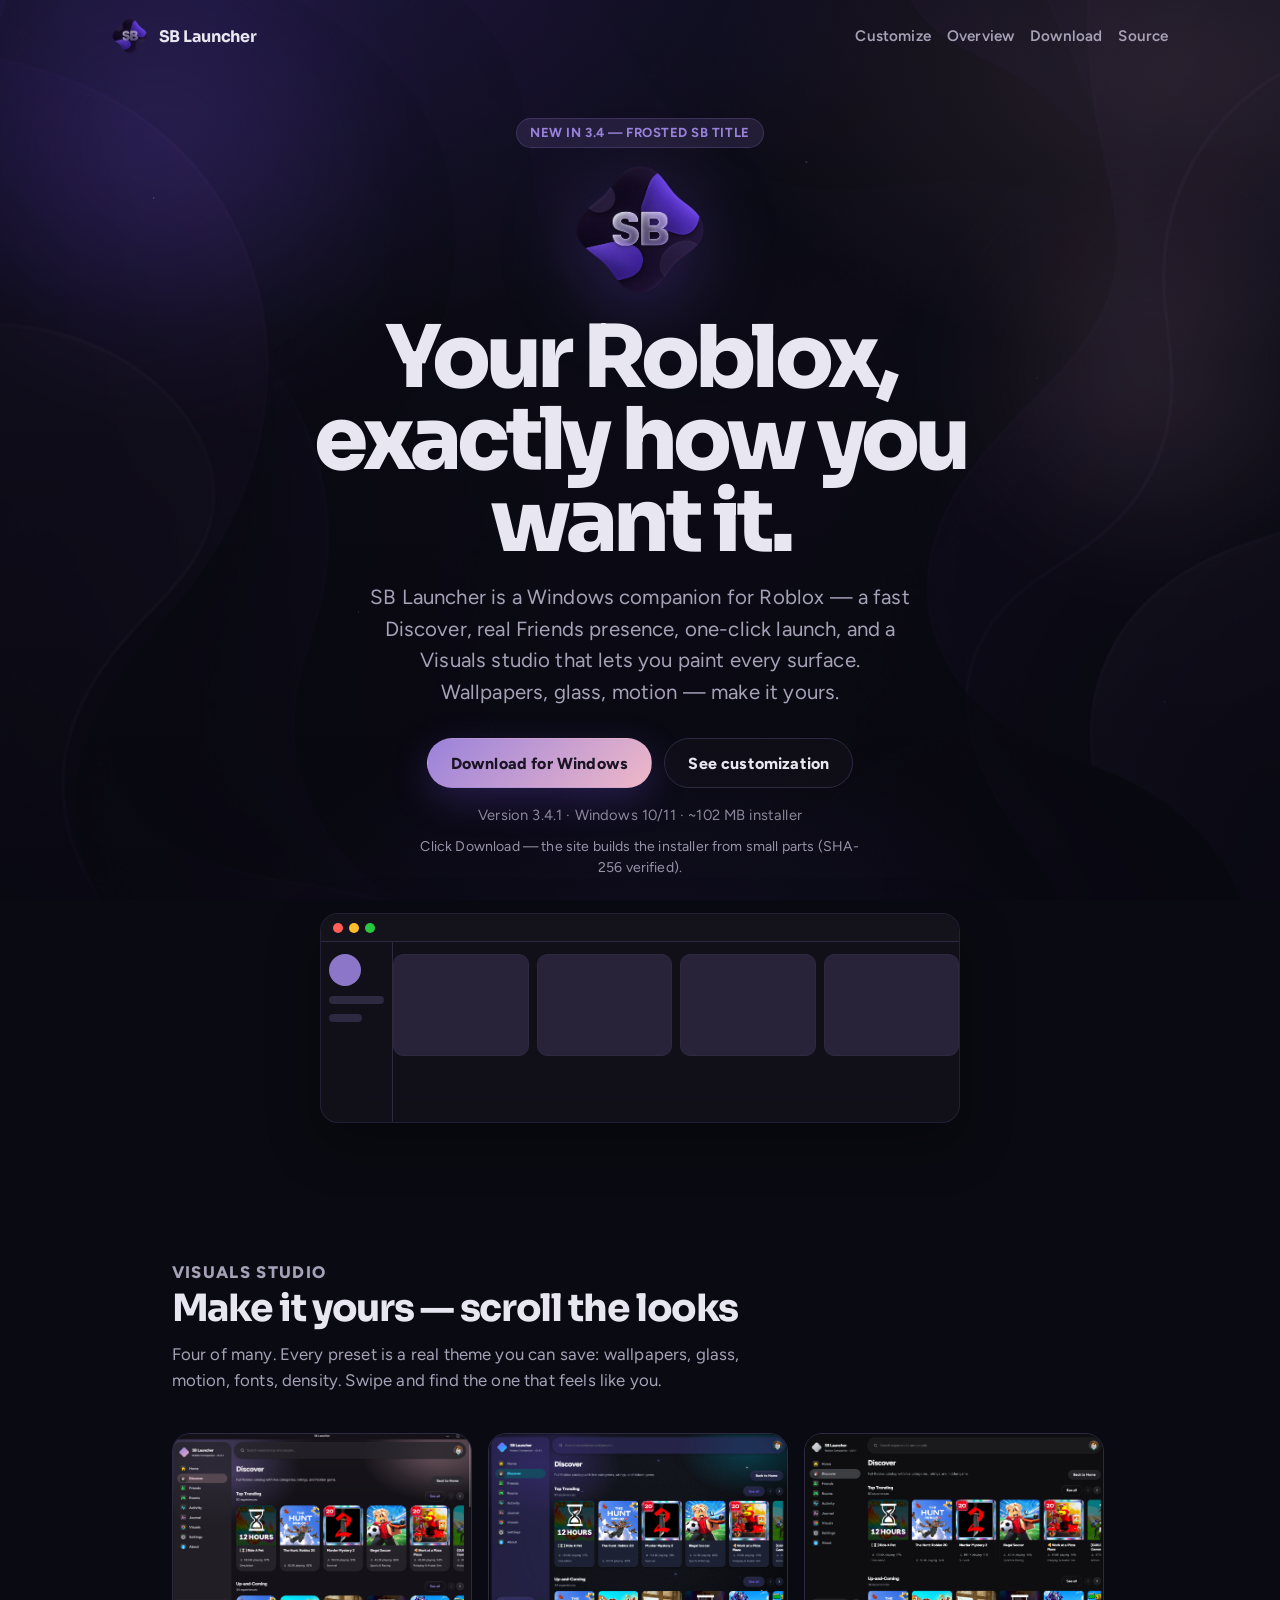
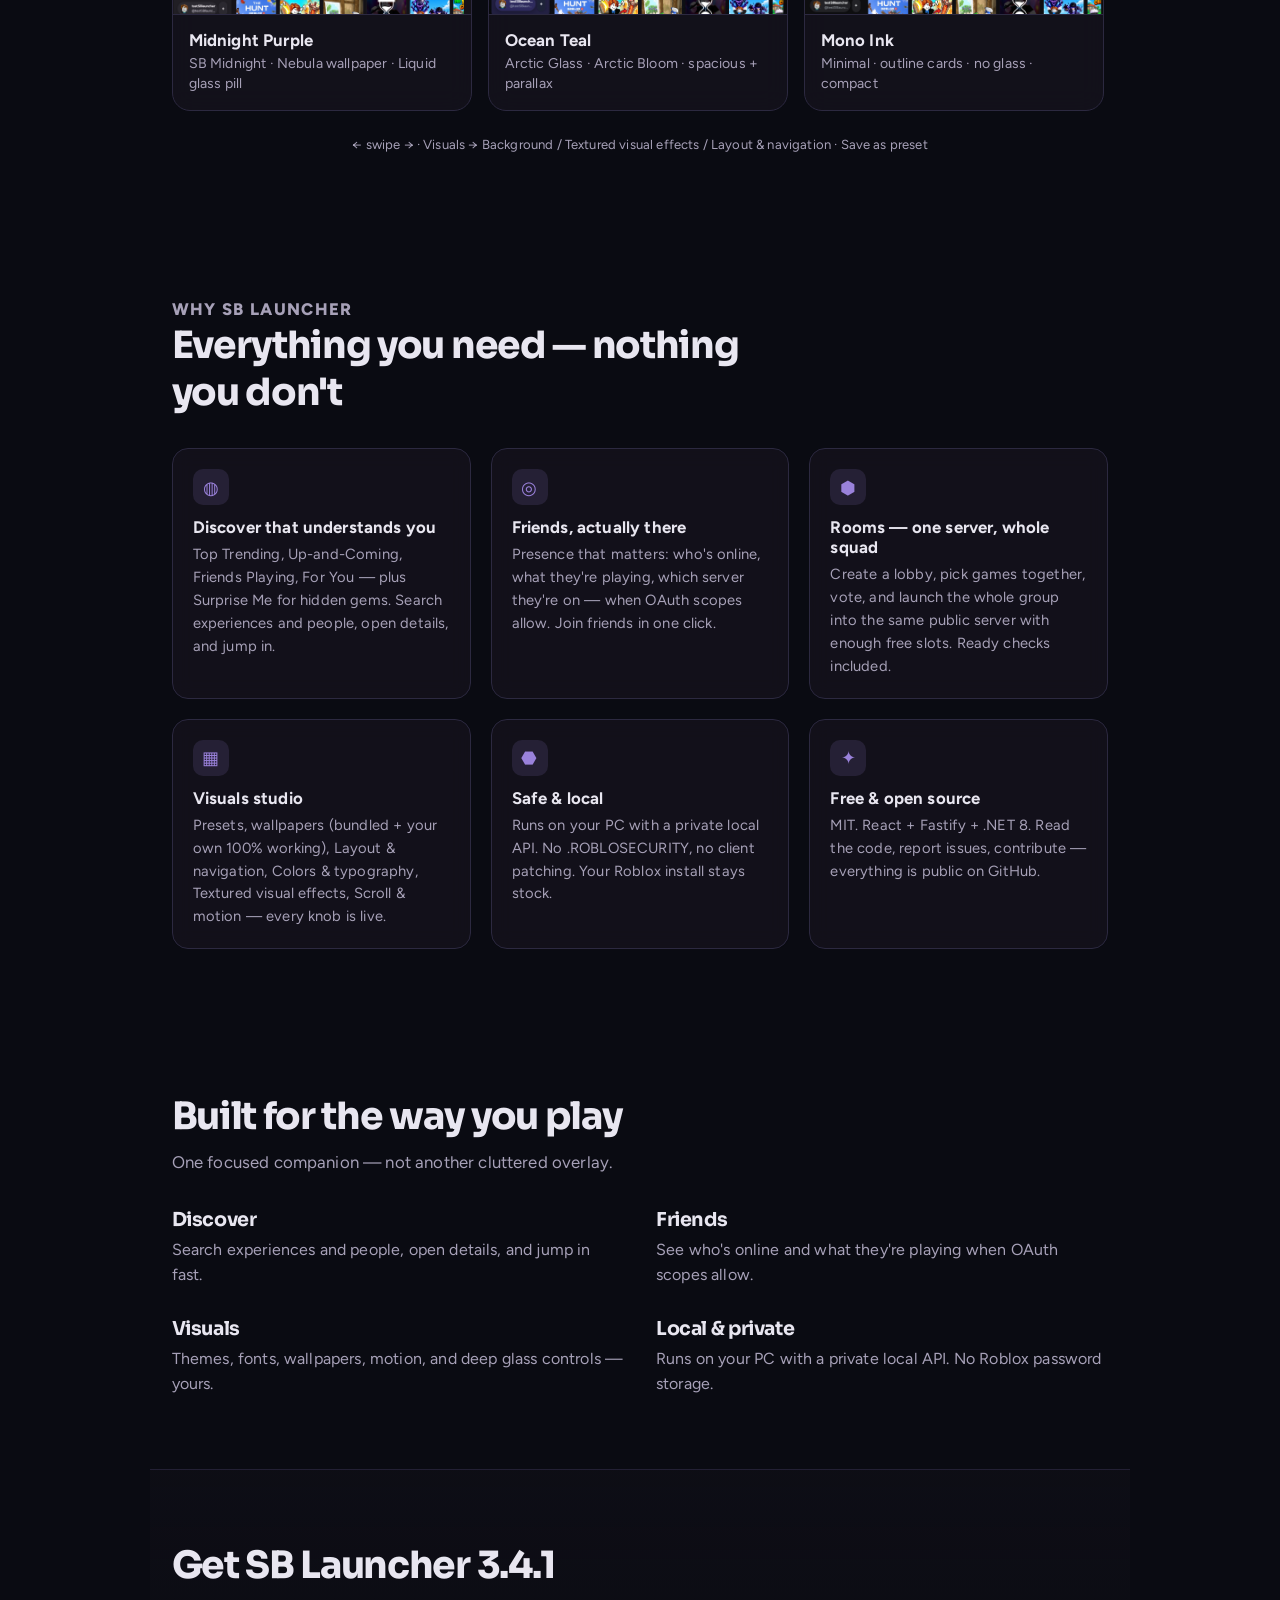
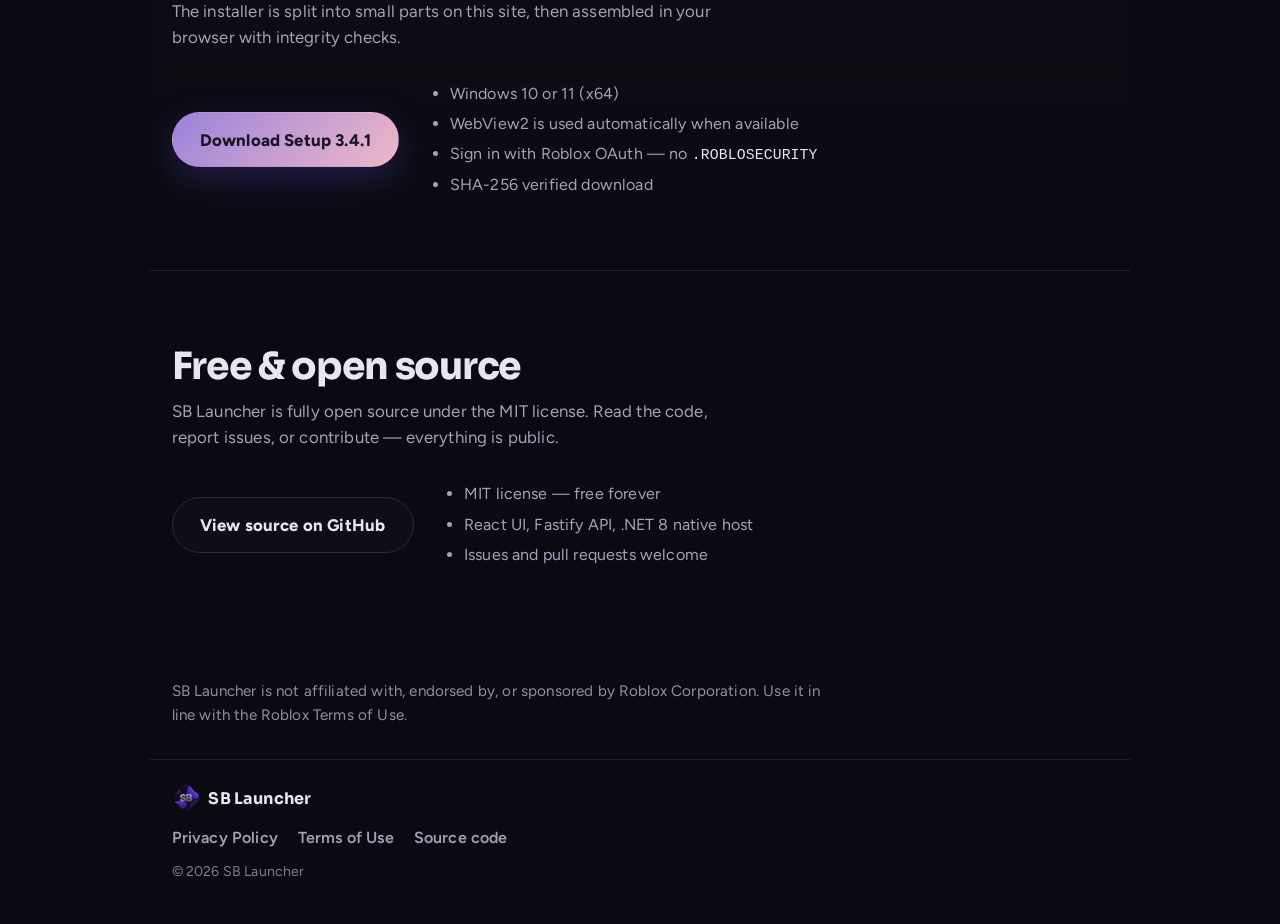
==== commit 80e19b95: "Site: use real Discover screenshots in customization carousel (custom-01..04.png)." ====
--- a/index.html
+++ b/index.html
@@ -67,38 +67,22 @@
         </header>
         <div class="custom-carousel" role="region" aria-label="Customization variations">
           <article class="custom-card" data-theme="midnight">
-            <div class="custom-preview" style="--preview-accent:#9a82db; --preview-bg:#0a0514;">
-              <div class="preview-top"><span class="preview-search">Search experiences and people…</span><span class="preview-avatar"></span></div>
-              <p class="preview-title">Discover</p>
-              <div class="preview-rail"><span></span><span></span><span></span><span></span><span></span></div>
-            </div>
+            <div class="custom-preview"><img src="./assets/custom-01.png" alt="Midnight Purple — Discover" loading="lazy" /></div>
             <h3>Midnight Purple</h3>
             <p>SB Midnight · Nebula wallpaper · Liquid glass pill</p>
           </article>
           <article class="custom-card" data-theme="ocean">
-            <div class="custom-preview" style="--preview-accent:#4cc9f0; --preview-bg:#081018;">
-              <div class="preview-top"><span class="preview-search">Search experiences and people…</span><span class="preview-avatar" style="background:#80ffdb;"></span></div>
-              <p class="preview-title">Discover</p>
-              <div class="preview-rail"><span></span><span></span><span></span><span></span><span></span></div>
-            </div>
+            <div class="custom-preview"><img src="./assets/custom-02.png" alt="Ocean Teal — Discover" loading="lazy" /></div>
             <h3>Ocean Teal</h3>
             <p>Arctic Glass · Arctic Bloom · spacious + parallax</p>
           </article>
           <article class="custom-card" data-theme="mono">
-            <div class="custom-preview" style="--preview-accent:#e8eaed; --preview-bg:#0e0e10;">
-              <div class="preview-top"><span class="preview-search">Search experiences and people…</span><span class="preview-avatar" style="background:#9aa0a6;"></span></div>
-              <p class="preview-title">Discover</p>
-              <div class="preview-rail"><span></span><span></span><span></span><span></span><span></span></div>
-            </div>
+            <div class="custom-preview"><img src="./assets/custom-03.png" alt="Mono Ink — Discover" loading="lazy" /></div>
             <h3>Mono Ink</h3>
             <p>Minimal · outline cards · no glass · compact</p>
           </article>
           <article class="custom-card" data-theme="ember">
-            <div class="custom-preview" style="--preview-accent:#ff6b35; --preview-bg:#140d0a;">
-              <div class="preview-top"><span class="preview-search">Search experiences and people…</span><span class="preview-avatar" style="background:#ffd166;"></span></div>
-              <p class="preview-title">Discover</p>
-              <div class="preview-rail"><span></span><span></span><span></span><span></span><span></span></div>
-            </div>
+            <div class="custom-preview"><img src="./assets/custom-04.png" alt="Ember Forge — Discover" loading="lazy" /></div>
             <h3>Ember Forge</h3>
             <p>Warm gradient · Ember Waves · layered wallpaper</p>
           </article>
--- a/styles.css
+++ b/styles.css
@@ -363,6 +363,22 @@
   border-bottom: 1px solid var(--line);
 }
 
+.custom-preview:has(img) {
+  padding: 0;
+  height: auto;
+  background: transparent;
+  display: block;
+  border-bottom: 1px solid var(--line);
+}
+
+.custom-preview img {
+  width: 100%;
+  height: 180px;
+  object-fit: cover;
+  object-position: top;
+  display: block;
+}
+
 .preview-top {
   display: flex;
   align-items: center;
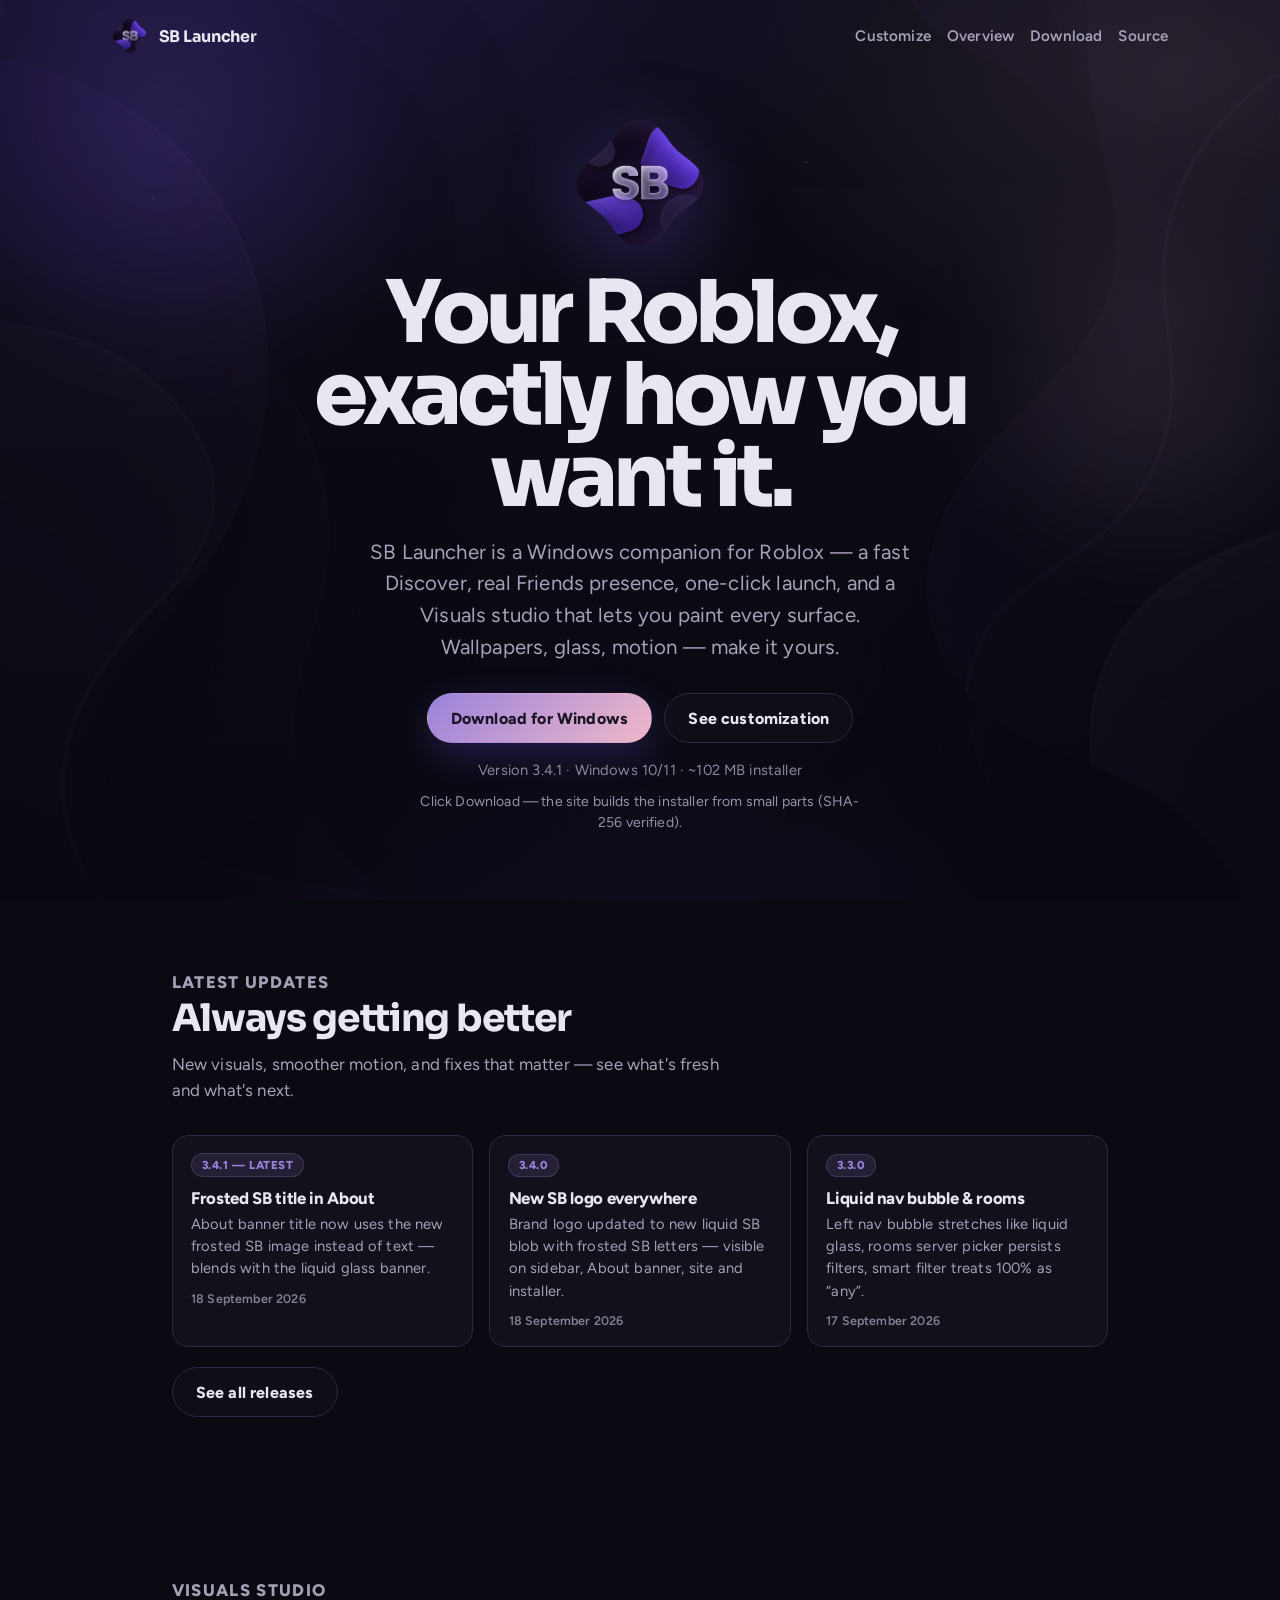
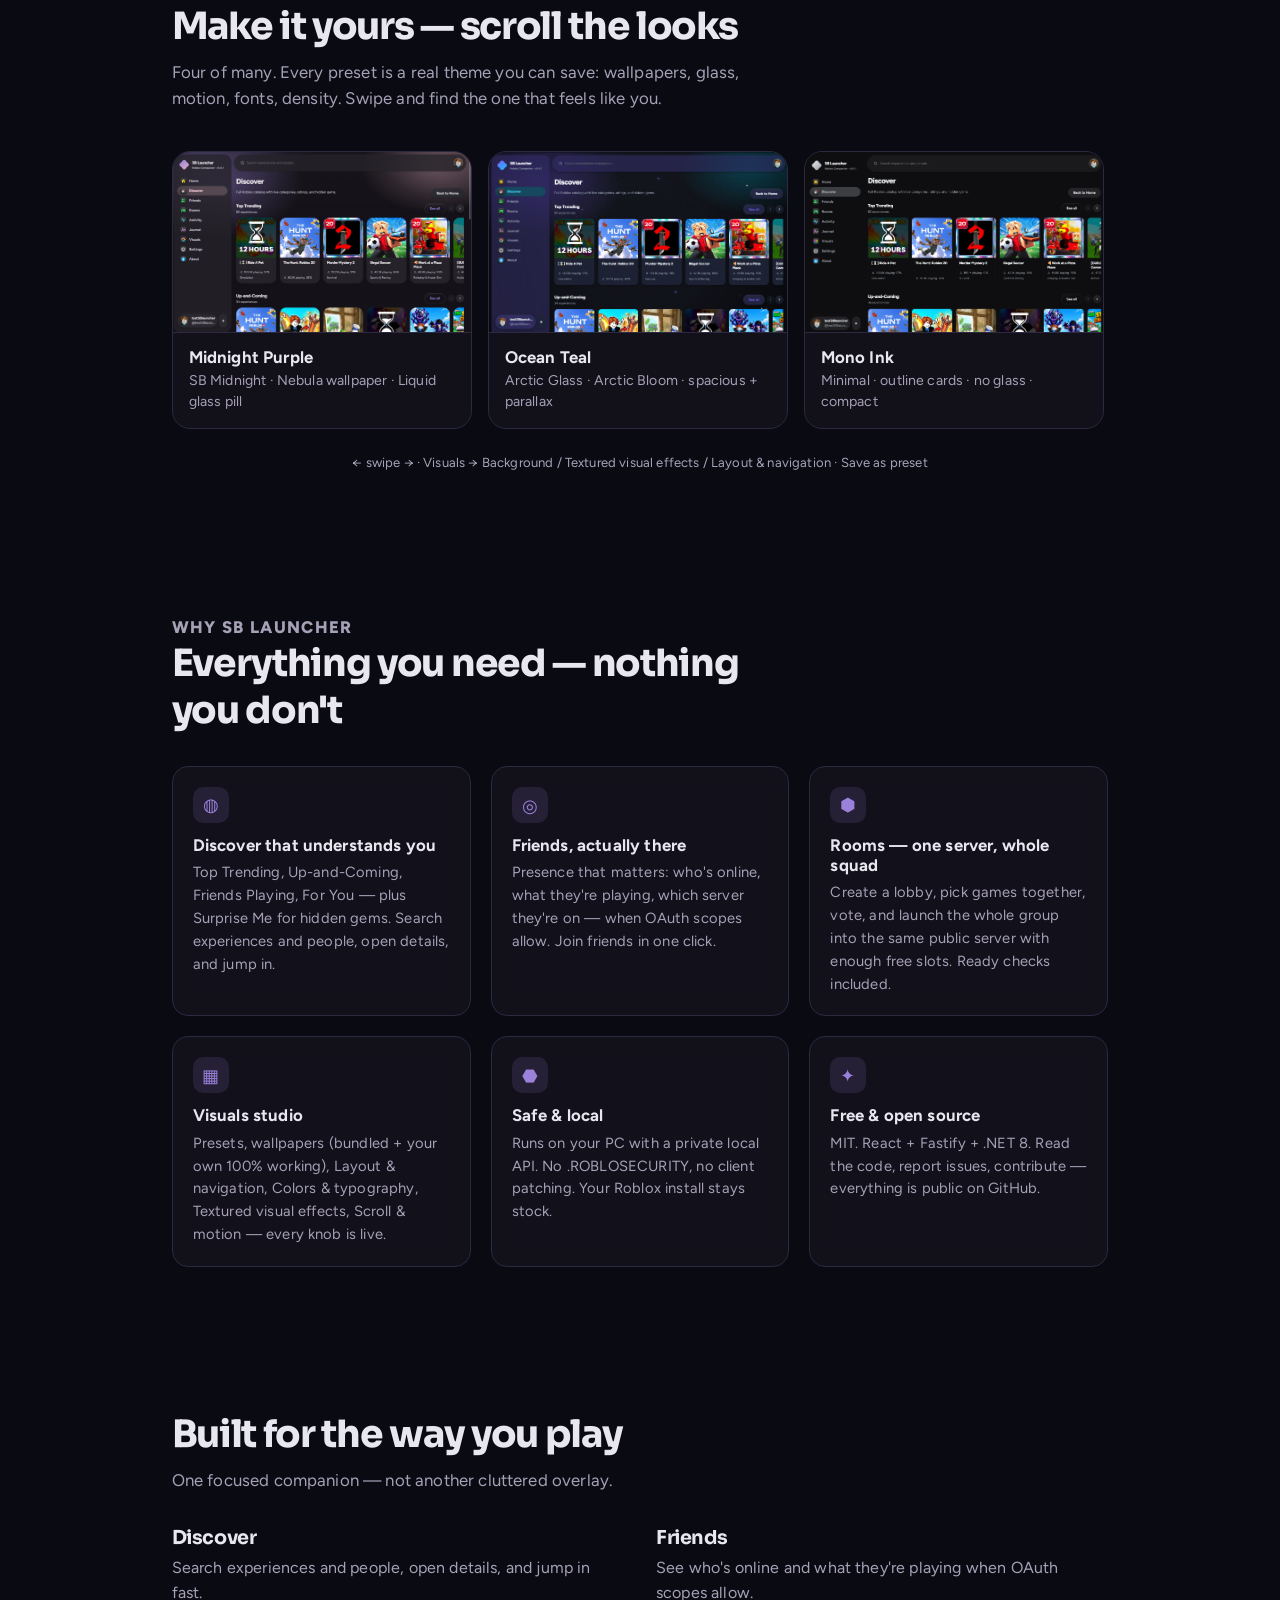
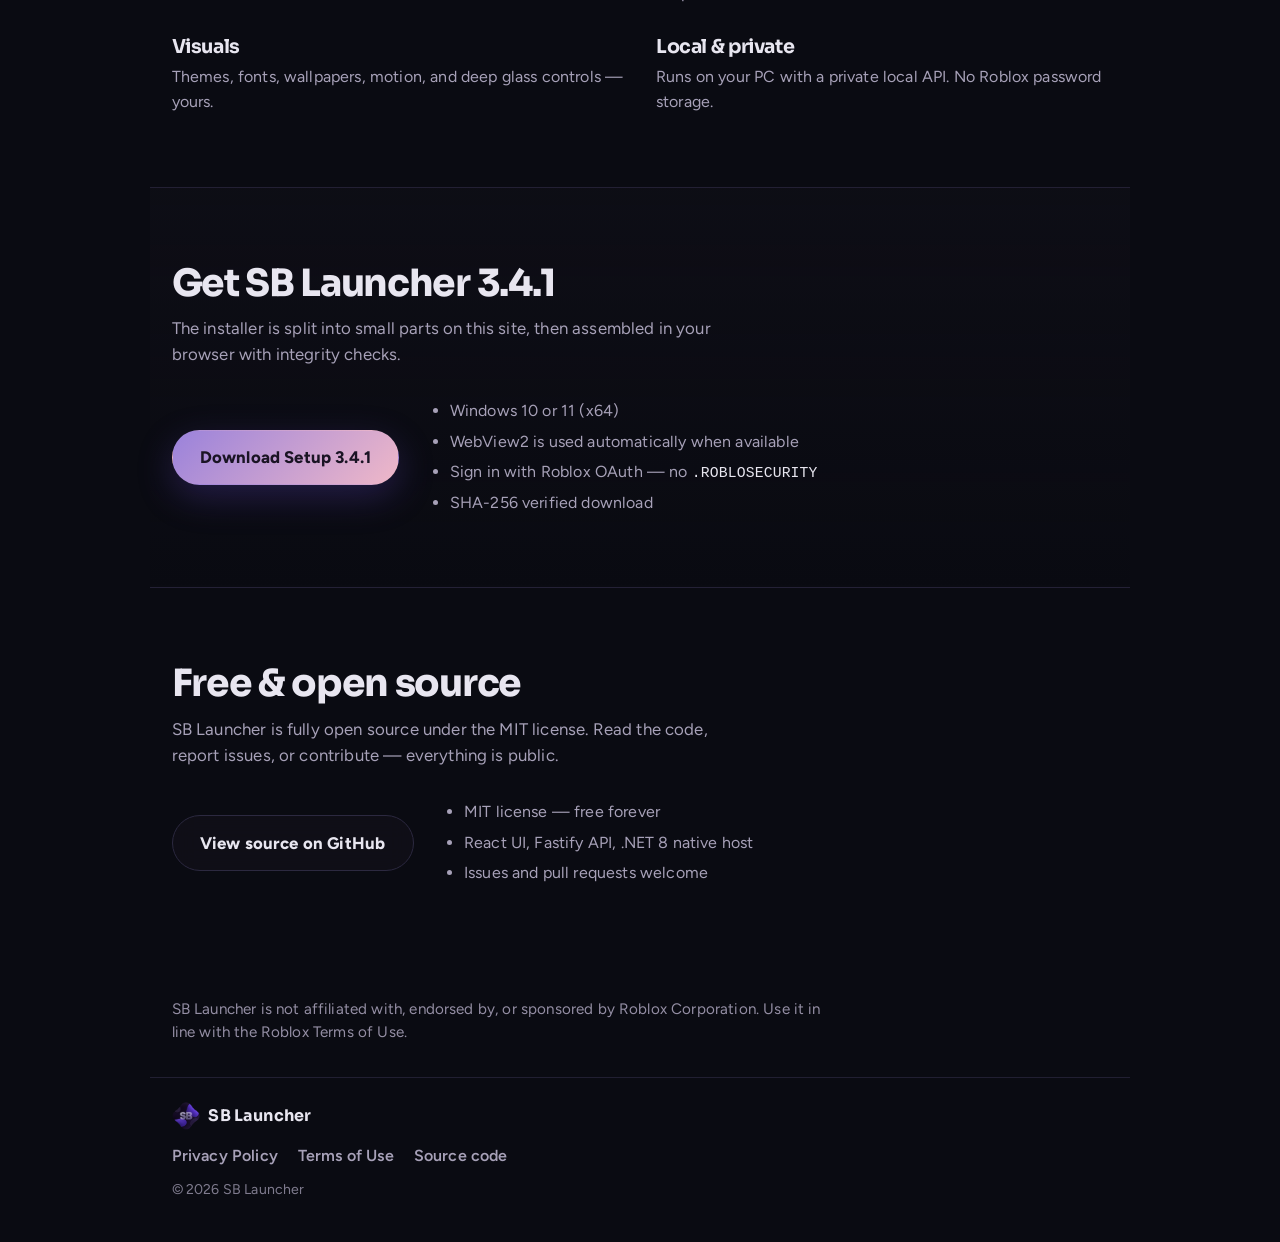
==== commit 3dc8d090: "Site: separate Latest updates section, new Midnight screenshot (ЗАМЕНА), Custom Theme rename, remove" ====
--- a/index.html
+++ b/index.html
@@ -37,7 +37,6 @@
 
     <main>
       <section class="hero">
-        <div class="hero-badge">New in 3.4 — frosted SB title</div>
         <img class="hero-mark" src="./logo.png" alt="SB Launcher" width="148" height="148" />
         <h1 class="hero-brand">Your Roblox,<br />exactly how you want it.</h1>
         <p class="hero-lead">
@@ -50,13 +49,35 @@
         </div>
         <p class="hero-meta">Version 3.4.1 · Windows 10/11 · ~102 MB installer</p>
         <p class="hero-hint" id="download-status">Click Download — the site builds the installer from small parts (SHA-256 verified).</p>
-        <div class="hero-shot" aria-hidden="true">
-          <div class="hero-shot-bar"><span></span><span></span><span></span></div>
-          <div class="hero-shot-body">
-            <div class="hero-shot-sidebar"><span class="hero-dot"></span><span class="hero-line"></span><span class="hero-line short"></span></div>
-            <div class="hero-shot-main"><span class="hero-line wide"></span><span class="hero-line"></span><div class="hero-grid"><span></span><span></span><span></span><span></span></div></div>
-          </div>
-        </div>
+      </section>
+
+      <section class="section" id="latest">
+        <header class="section-head">
+          <p class="eyebrow">Latest updates</p>
+          <h2>Always getting better</h2>
+          <p>New visuals, smoother motion, and fixes that matter — see what's fresh and what's next.</p>
+        </header>
+        <div class="updates-grid">
+          <article class="update-card">
+            <span class="update-badge">3.4.1 — Latest</span>
+            <h3>Frosted SB title in About</h3>
+            <p>About banner title now uses the new frosted SB image instead of text — blends with the liquid glass banner.</p>
+            <span class="update-date">18 September 2026</span>
+          </article>
+          <article class="update-card">
+            <span class="update-badge">3.4.0</span>
+            <h3>New SB logo everywhere</h3>
+            <p>Brand logo updated to new liquid SB blob with frosted SB letters — visible on sidebar, About banner, site and installer.</p>
+            <span class="update-date">18 September 2026</span>
+          </article>
+          <article class="update-card">
+            <span class="update-badge">3.3.0</span>
+            <h3>Liquid nav bubble & rooms</h3>
+            <p>Left nav bubble stretches like liquid glass, rooms server picker persists filters, smart filter treats 100% as “any”.</p>
+            <span class="update-date">17 September 2026</span>
+          </article>
+        </div>
+        <p class="section-cta"><a class="btn btn-ghost" href="https://github.com/SBLauncherRBLX/sb-launcher/releases" target="_blank" rel="noopener">See all releases</a></p>
       </section>
 
       <section class="section" id="customize">
@@ -81,10 +102,10 @@
             <h3>Mono Ink</h3>
             <p>Minimal · outline cards · no glass · compact</p>
           </article>
-          <article class="custom-card" data-theme="ember">
-            <div class="custom-preview"><img src="./assets/custom-04.png" alt="Ember Forge — Discover" loading="lazy" /></div>
-            <h3>Ember Forge</h3>
-            <p>Warm gradient · Ember Waves · layered wallpaper</p>
+          <article class="custom-card" data-theme="custom">
+            <div class="custom-preview"><img src="./assets/custom-04.png" alt="Custom theme — Discover" loading="lazy" /></div>
+            <h3>Custom Theme</h3>
+            <p>Your palette · your wallpaper · your glass — saved as preset</p>
           </article>
         </div>
         <p class="carousel-hint">← swipe → · Visuals → Background / Textured visual effects / Layout & navigation · Save as preset</p>
--- a/styles.css
+++ b/styles.css
@@ -484,6 +484,60 @@
   font-size: 0.92rem;
 }
 
+.updates-grid {
+  display: grid;
+  grid-template-columns: repeat(3, minmax(0, 1fr));
+  gap: 1rem;
+}
+
+.update-card {
+  border: 1px solid var(--line);
+  border-radius: 16px;
+  padding: 1.1rem 1.15rem;
+  background: color-mix(in srgb, var(--surface) 84%, transparent);
+  backdrop-filter: blur(10px);
+}
+
+.update-badge {
+  display: inline-flex;
+  align-items: center;
+  padding: 0.22rem 0.6rem;
+  border-radius: 999px;
+  background: color-mix(in srgb, var(--accent) 14%, transparent);
+  border: 1px solid color-mix(in srgb, var(--accent) 22%, transparent);
+  color: var(--accent);
+  font-size: 0.72rem;
+  font-weight: 800;
+  letter-spacing: 0.05em;
+  text-transform: uppercase;
+}
+
+.update-card h3 {
+  margin: 0.7rem 0 0.35rem;
+  font-size: 1.05rem;
+  font-weight: 750;
+  letter-spacing: -0.02em;
+}
+
+.update-card p {
+  margin: 0;
+  color: var(--muted);
+  font-size: 0.92rem;
+  line-height: 1.5;
+}
+
+.update-date {
+  display: inline-block;
+  margin-top: 0.7rem;
+  color: color-mix(in srgb, var(--muted) 78%, transparent);
+  font-size: 0.78rem;
+  font-weight: 600;
+}
+
+.section-cta {
+  margin-top: 1.25rem;
+}
+
 .hero-meta {
   margin: 1.1rem 0 0;
   color: color-mix(in srgb, var(--muted) 82%, transparent);
@@ -750,8 +804,14 @@
   }
 
   .feature-list,
-  .download-row {
+  .download-row,
+  .updates-grid,
+  .overview-grid {
     grid-template-columns: 1fr;
+  }
+
+  .custom-card {
+    flex: 0 0 84%;
   }
 
   .hero {
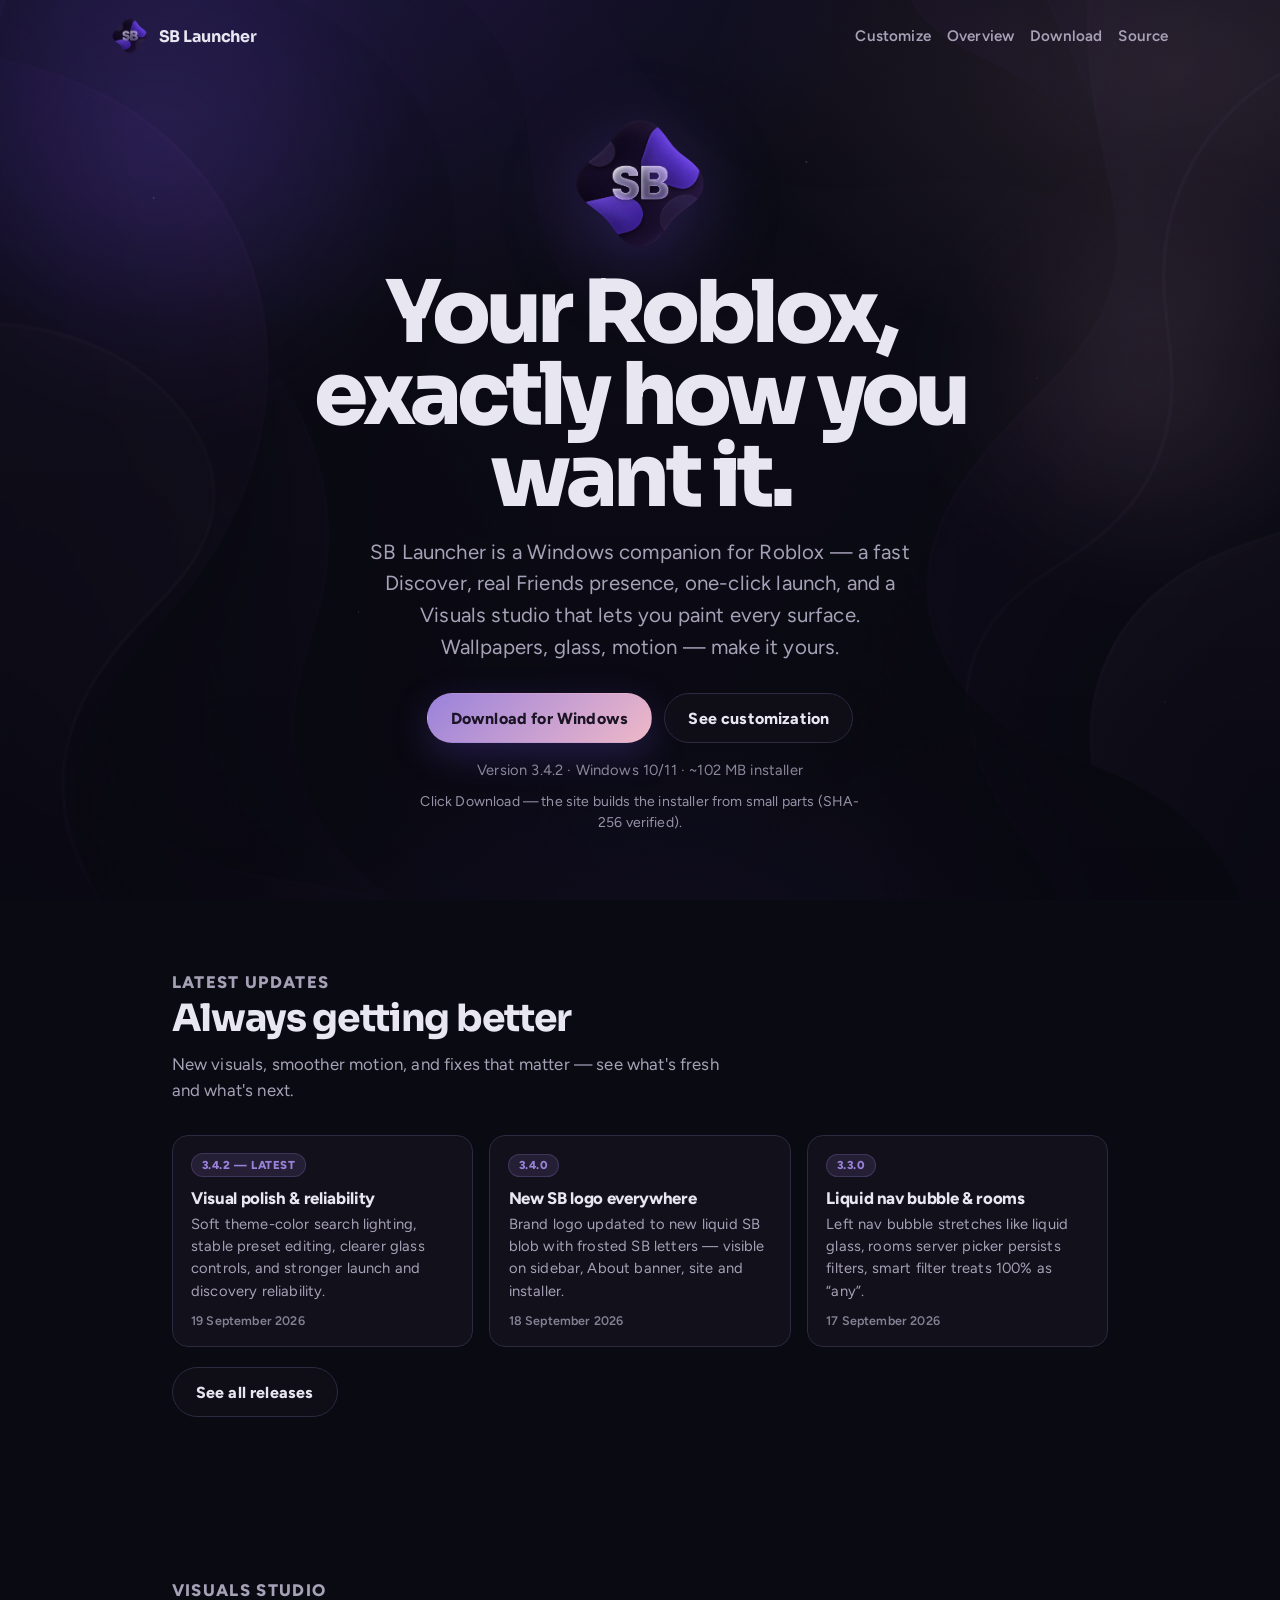
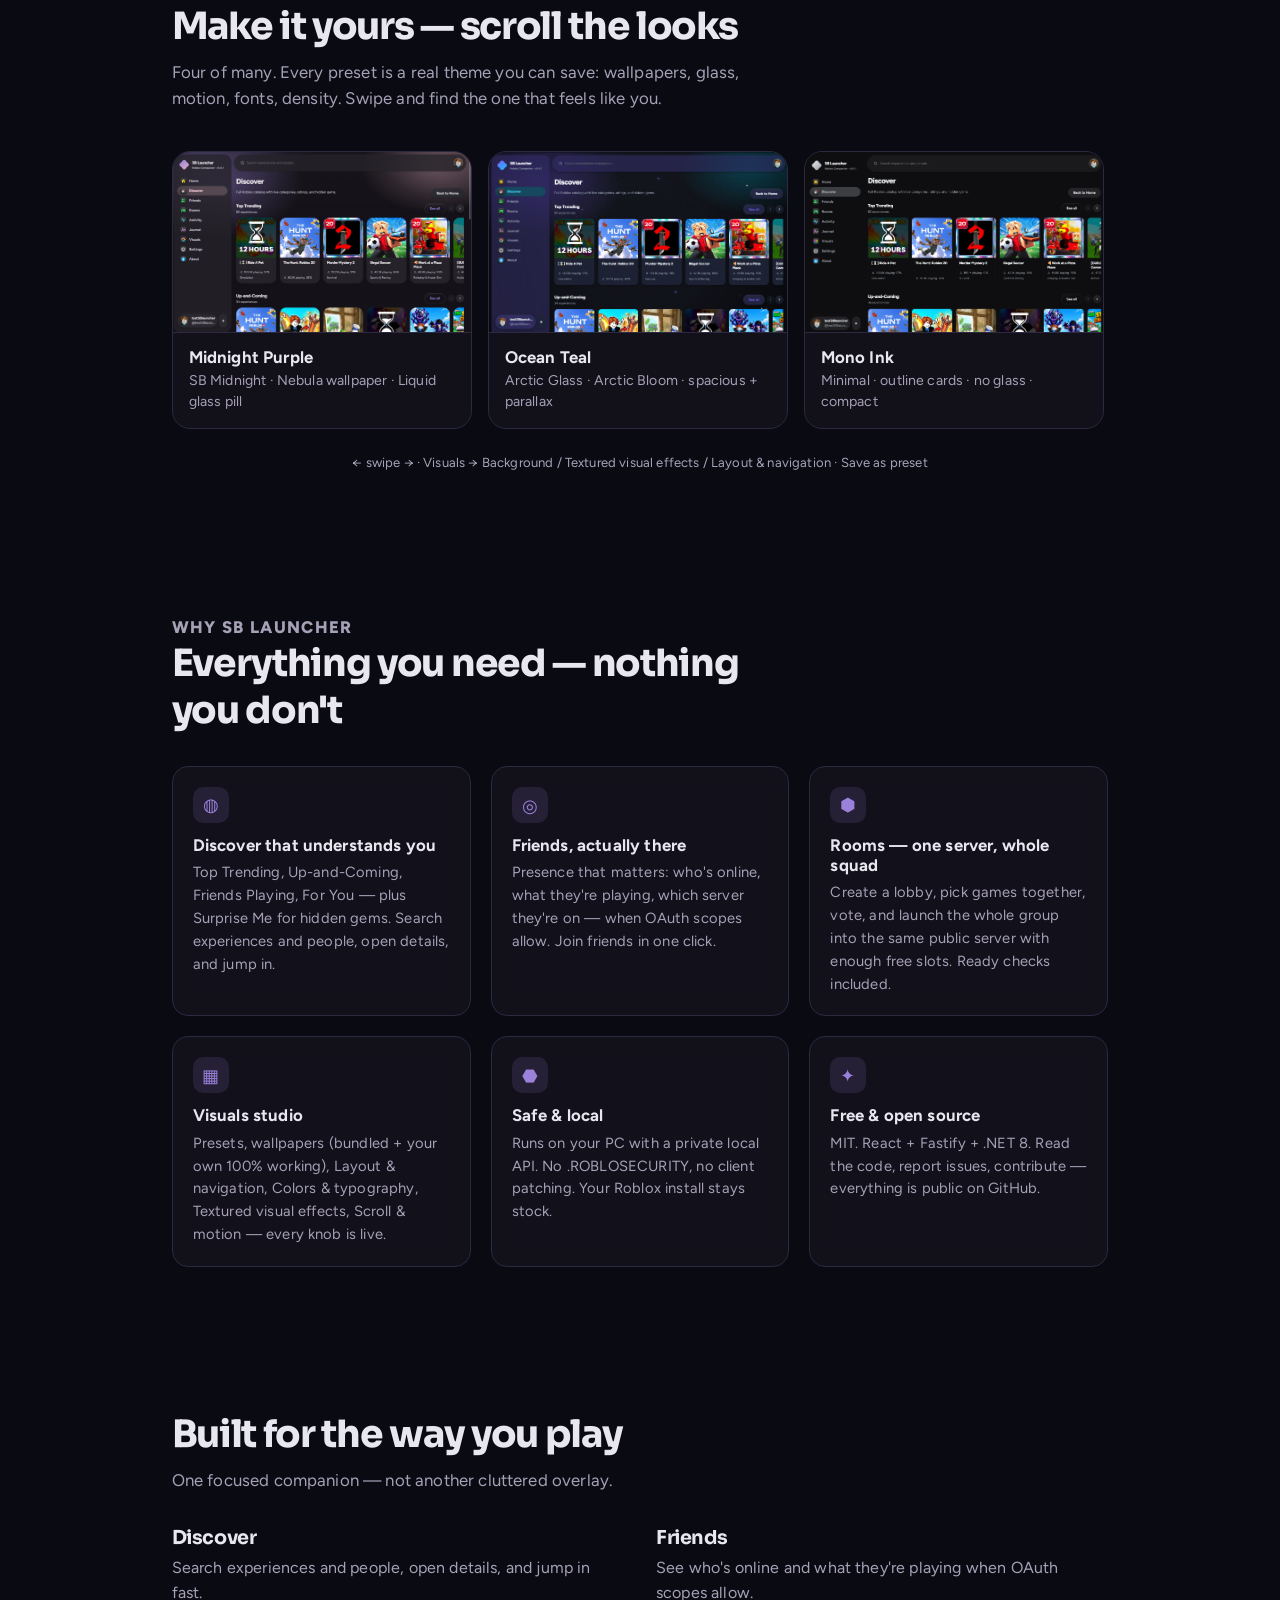
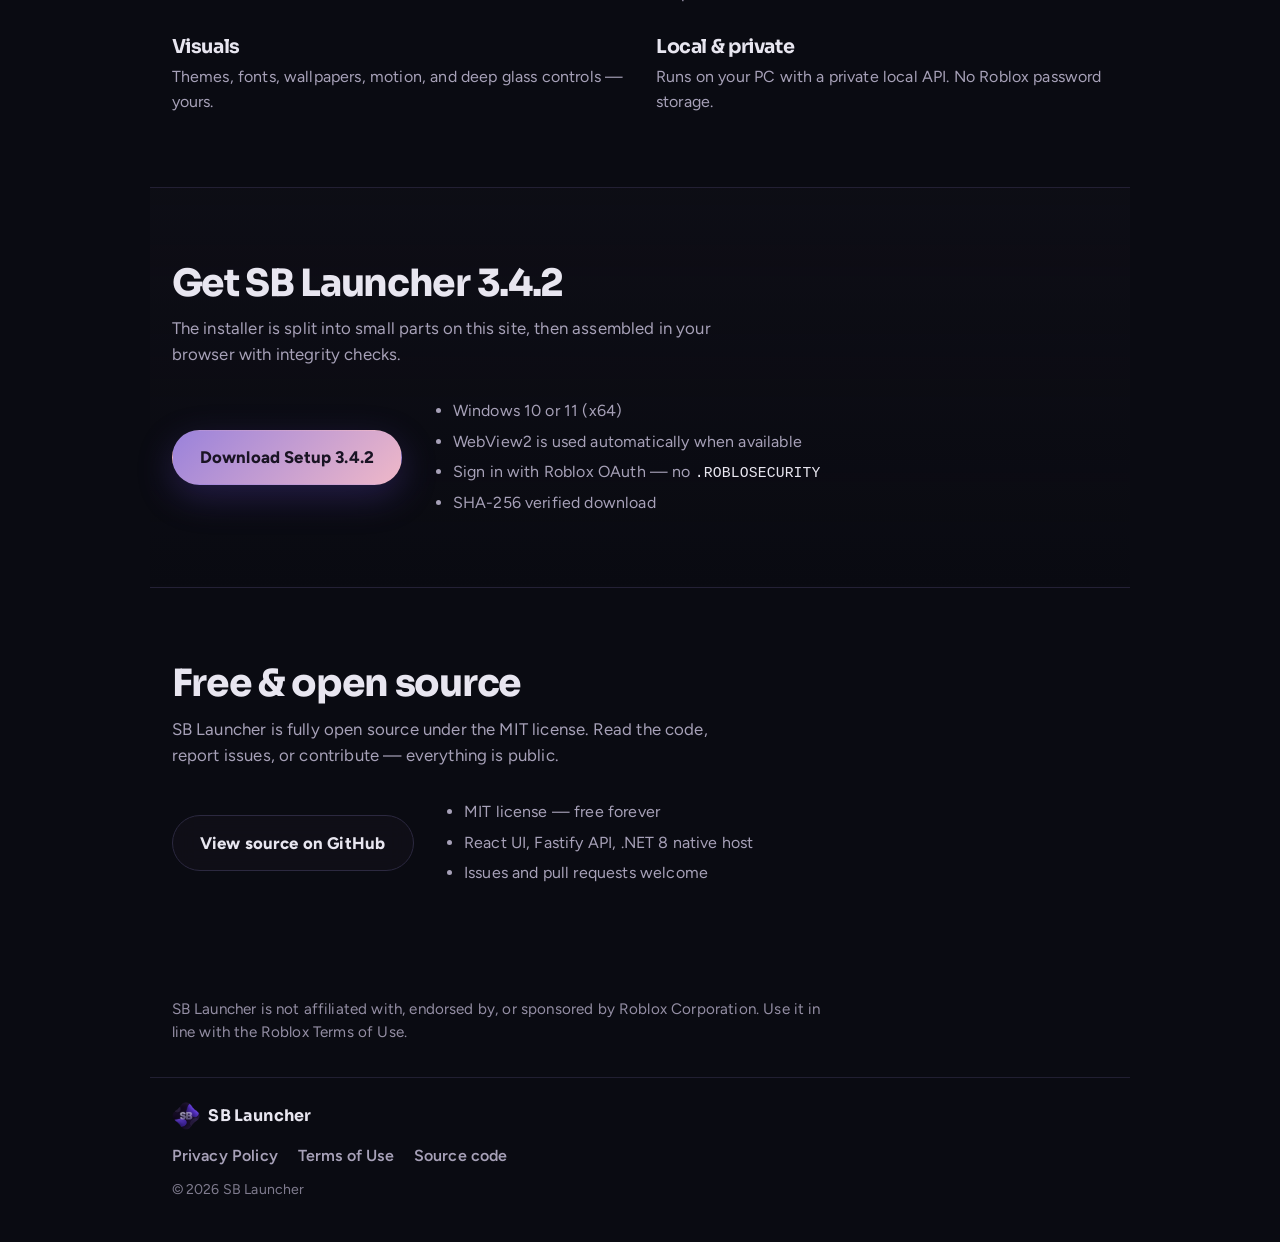
==== commit 0f5e3cab: "Publish SB Launcher 3.4.2" ====
--- a/index.html
+++ b/index.html
@@ -4,7 +4,7 @@
     <meta charset="utf-8" />
     <meta name="viewport" content="width=device-width, initial-scale=1" />
     <title>SB Launcher — Your Roblox, exactly how you want it</title>
-    <meta name="description" content="SB Launcher 3.4.1 — a Windows companion for Roblox. Discover, play together, and make every pixel yours — from wallpapers to glass." />
+    <meta name="description" content="SB Launcher 3.4.2 — a Windows companion for Roblox. Discover, play together, and make every pixel yours — from wallpapers to glass." />
     <meta property="og:title" content="SB Launcher — Your Roblox, exactly how you want it" />
     <meta property="og:description" content="Discover experiences, launch with friends, and shape the interface. Themes, glass, wallpapers, and motion — yours." />
     <meta property="og:type" content="website" />
@@ -47,7 +47,7 @@
           <a class="btn btn-primary" id="download-btn" href="#download" data-download-setup>Download for Windows</a>
           <a class="btn btn-ghost" href="#customize">See customization</a>
         </div>
-        <p class="hero-meta">Version 3.4.1 · Windows 10/11 · ~102 MB installer</p>
+        <p class="hero-meta">Version 3.4.2 · Windows 10/11 · ~102 MB installer</p>
         <p class="hero-hint" id="download-status">Click Download — the site builds the installer from small parts (SHA-256 verified).</p>
       </section>
 
@@ -59,10 +59,10 @@
         </header>
         <div class="updates-grid">
           <article class="update-card">
-            <span class="update-badge">3.4.1 — Latest</span>
-            <h3>Frosted SB title in About</h3>
-            <p>About banner title now uses the new frosted SB image instead of text — blends with the liquid glass banner.</p>
-            <span class="update-date">18 September 2026</span>
+            <span class="update-badge">3.4.2 — Latest</span>
+            <h3>Visual polish & reliability</h3>
+            <p>Soft theme-color search lighting, stable preset editing, clearer glass controls, and stronger launch and discovery reliability.</p>
+            <span class="update-date">19 September 2026</span>
           </article>
           <article class="update-card">
             <span class="update-badge">3.4.0</span>
@@ -177,11 +177,11 @@
 
       <section class="section download-band" id="download">
         <header class="section-head">
-          <h2>Get SB Launcher 3.4.1</h2>
+          <h2>Get SB Launcher 3.4.2</h2>
           <p>The installer is split into small parts on this site, then assembled in your browser with integrity checks.</p>
         </header>
         <div class="download-row">
-          <a class="btn btn-primary btn-lg" id="download-btn-2" href="#download" data-download-setup>Download Setup 3.4.1</a>
+          <a class="btn btn-primary btn-lg" id="download-btn-2" href="#download" data-download-setup>Download Setup 3.4.2</a>
           <ul class="download-notes">
             <li>Windows 10 or 11 (x64)</li>
             <li>WebView2 is used automatically when available</li>
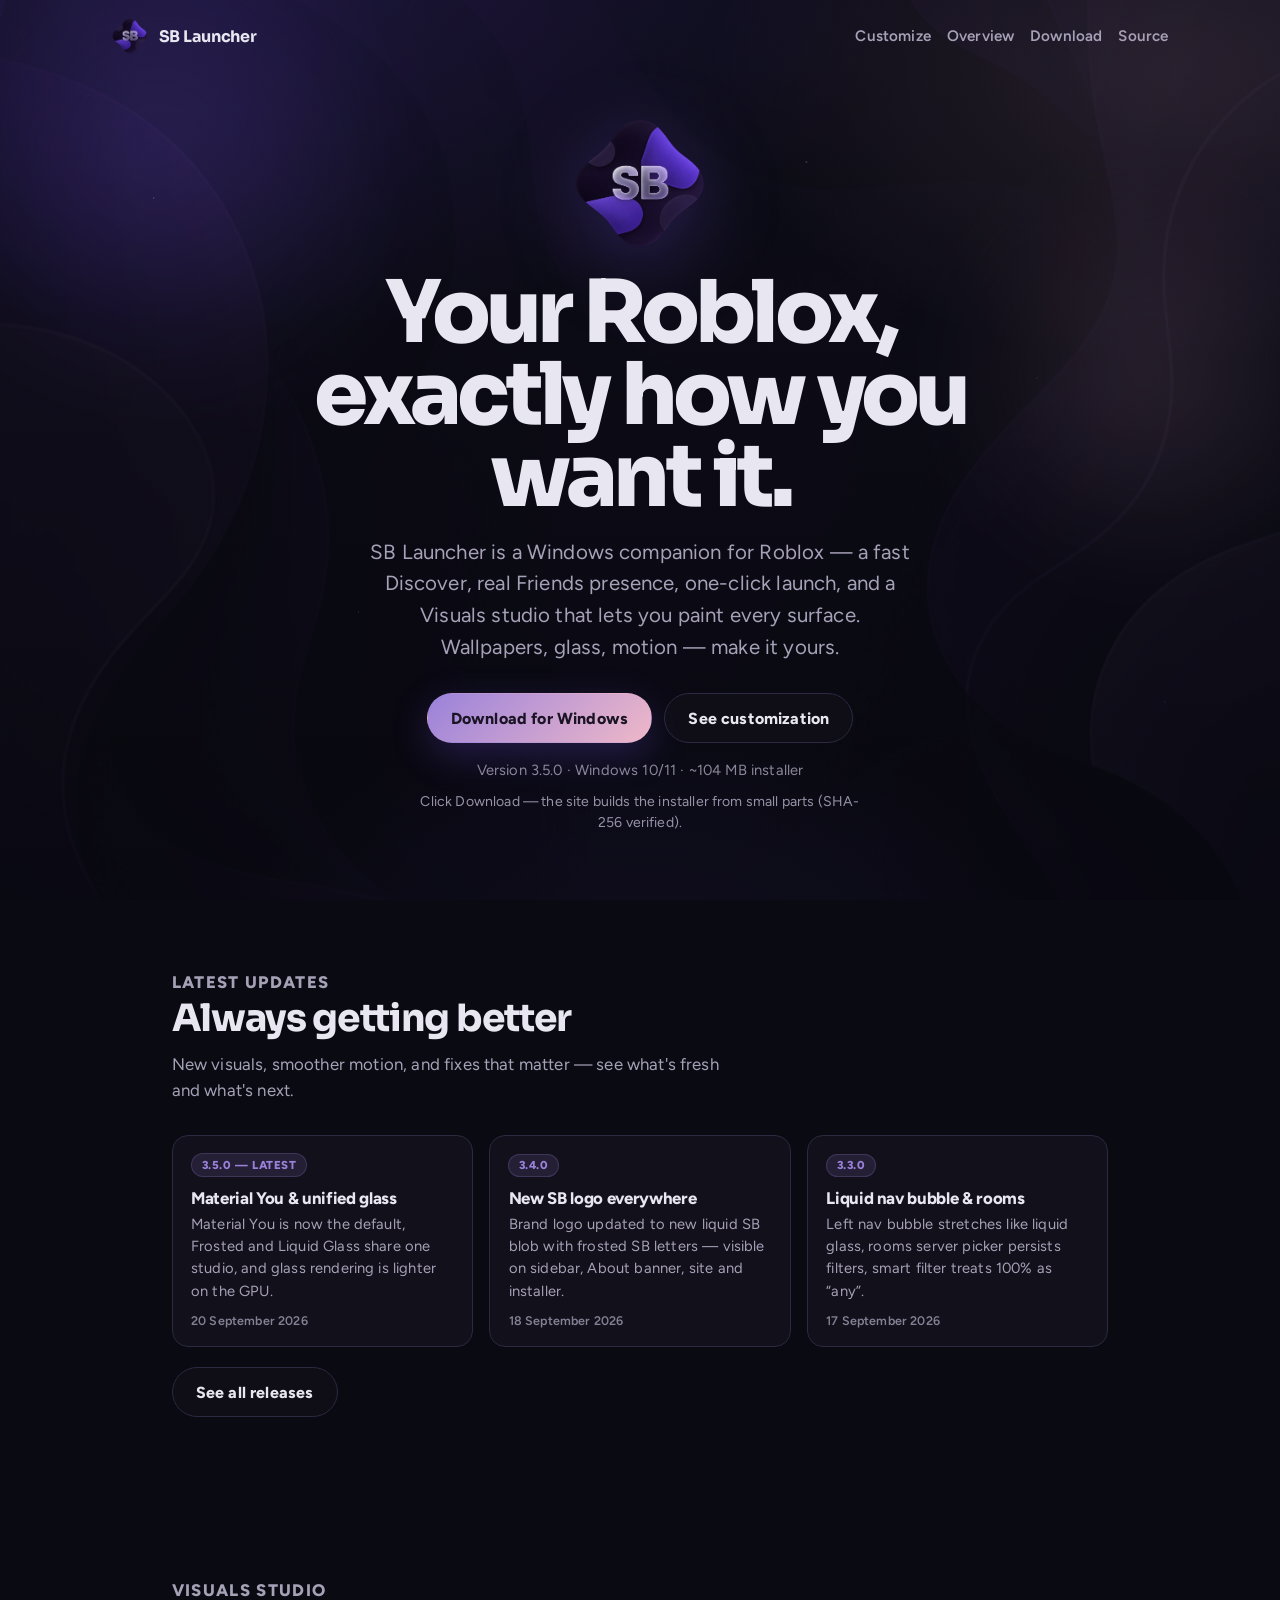
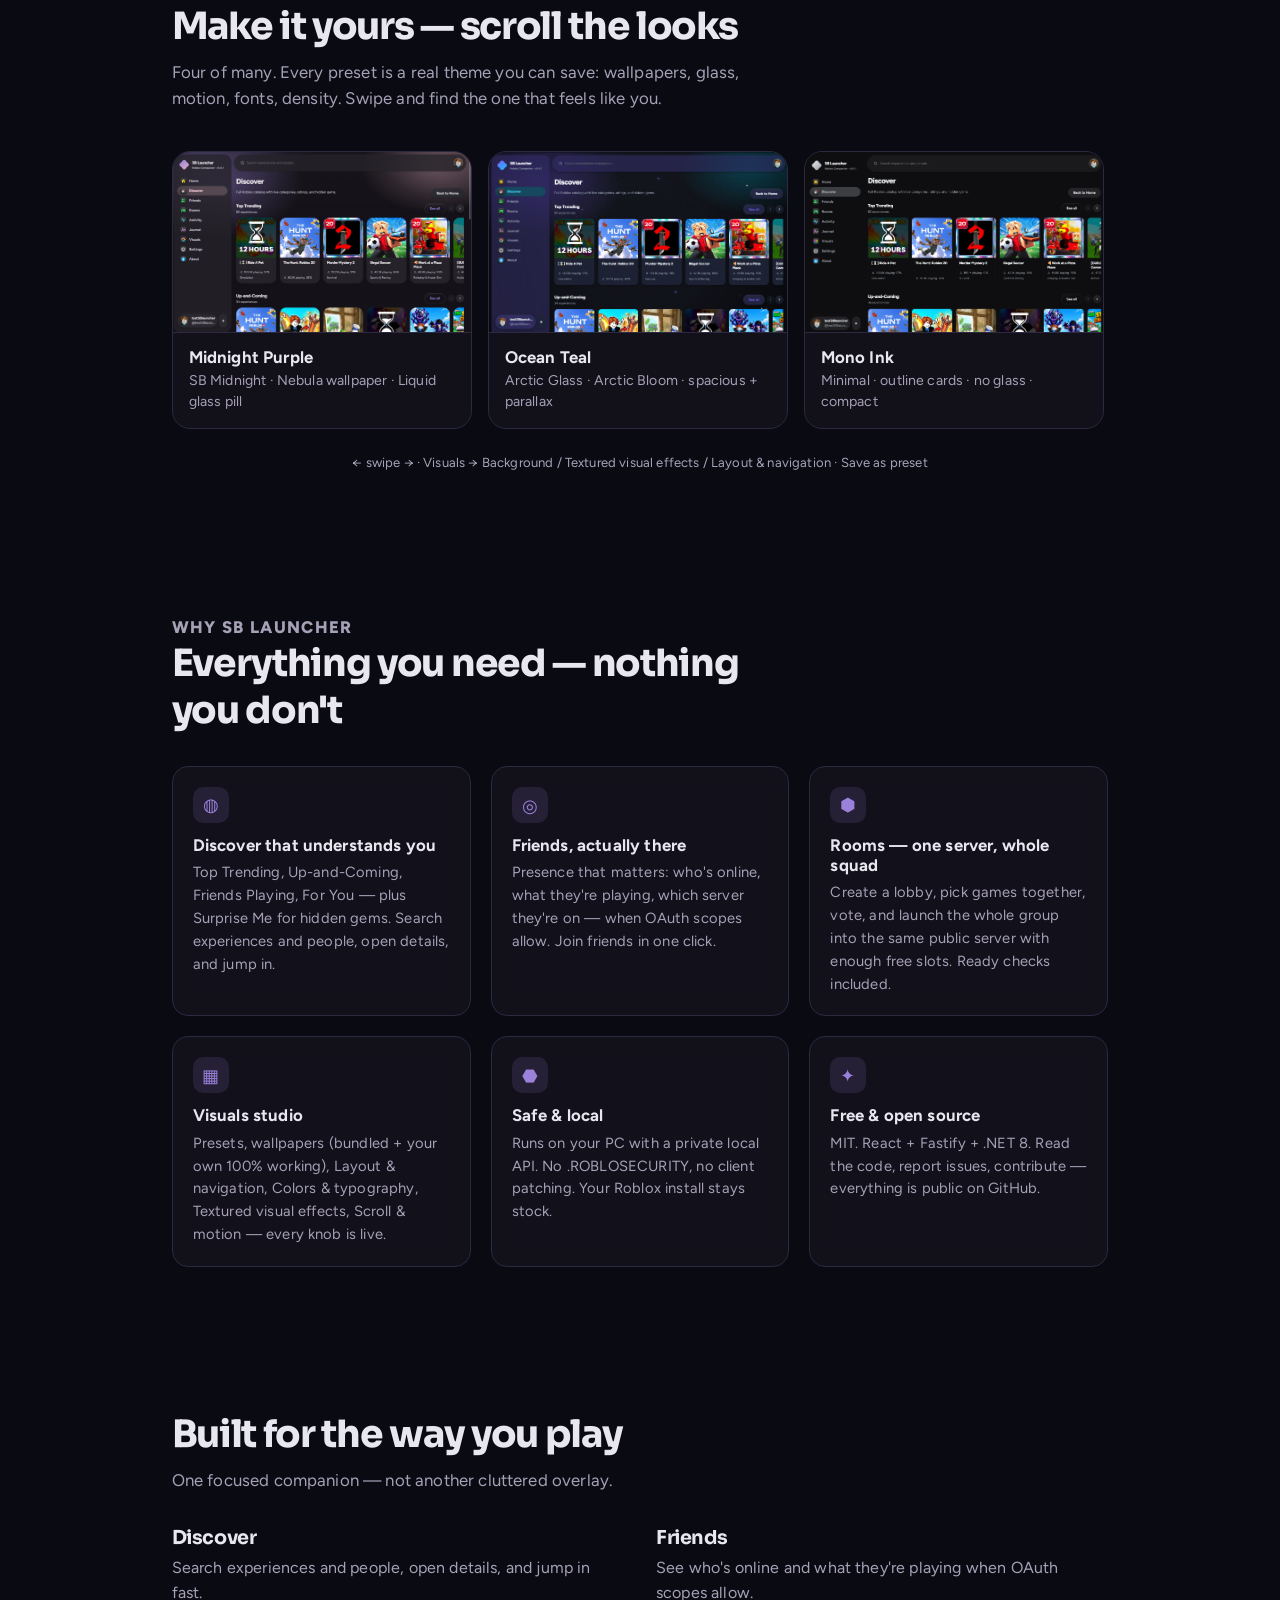
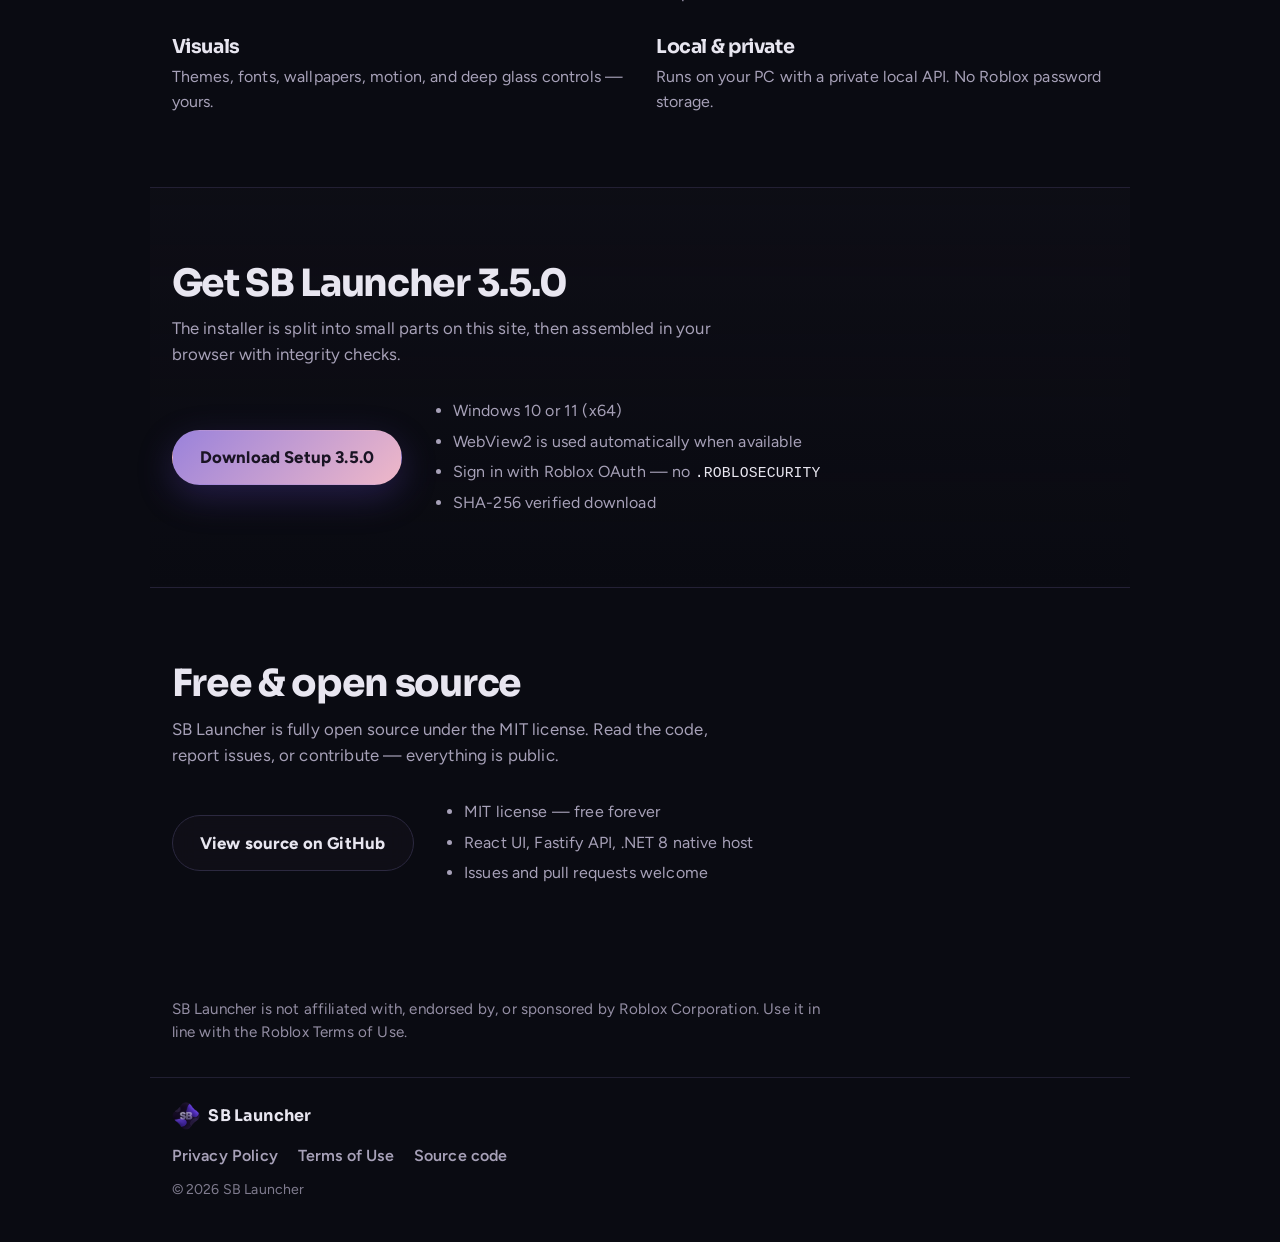
==== commit f0f1418b: "Publish SB Launcher 3.5.0" ====
--- a/index.html
+++ b/index.html
@@ -4,7 +4,7 @@
     <meta charset="utf-8" />
     <meta name="viewport" content="width=device-width, initial-scale=1" />
     <title>SB Launcher — Your Roblox, exactly how you want it</title>
-    <meta name="description" content="SB Launcher 3.4.2 — a Windows companion for Roblox. Discover, play together, and make every pixel yours — from wallpapers to glass." />
+    <meta name="description" content="SB Launcher 3.5.0 — a Windows companion for Roblox with Material You, Frosted Glass and Liquid Glass customization." />
     <meta property="og:title" content="SB Launcher — Your Roblox, exactly how you want it" />
     <meta property="og:description" content="Discover experiences, launch with friends, and shape the interface. Themes, glass, wallpapers, and motion — yours." />
     <meta property="og:type" content="website" />
@@ -47,7 +47,7 @@
           <a class="btn btn-primary" id="download-btn" href="#download" data-download-setup>Download for Windows</a>
           <a class="btn btn-ghost" href="#customize">See customization</a>
         </div>
-        <p class="hero-meta">Version 3.4.2 · Windows 10/11 · ~102 MB installer</p>
+        <p class="hero-meta">Version 3.5.0 · Windows 10/11 · ~104 MB installer</p>
         <p class="hero-hint" id="download-status">Click Download — the site builds the installer from small parts (SHA-256 verified).</p>
       </section>
 
@@ -59,10 +59,10 @@
         </header>
         <div class="updates-grid">
           <article class="update-card">
-            <span class="update-badge">3.4.2 — Latest</span>
-            <h3>Visual polish & reliability</h3>
-            <p>Soft theme-color search lighting, stable preset editing, clearer glass controls, and stronger launch and discovery reliability.</p>
-            <span class="update-date">19 September 2026</span>
+            <span class="update-badge">3.5.0 — Latest</span>
+            <h3>Material You & unified glass</h3>
+            <p>Material You is now the default, Frosted and Liquid Glass share one studio, and glass rendering is lighter on the GPU.</p>
+            <span class="update-date">20 September 2026</span>
           </article>
           <article class="update-card">
             <span class="update-badge">3.4.0</span>
@@ -177,11 +177,11 @@
 
       <section class="section download-band" id="download">
         <header class="section-head">
-          <h2>Get SB Launcher 3.4.2</h2>
+          <h2>Get SB Launcher 3.5.0</h2>
           <p>The installer is split into small parts on this site, then assembled in your browser with integrity checks.</p>
         </header>
         <div class="download-row">
-          <a class="btn btn-primary btn-lg" id="download-btn-2" href="#download" data-download-setup>Download Setup 3.4.2</a>
+          <a class="btn btn-primary btn-lg" id="download-btn-2" href="#download" data-download-setup>Download Setup 3.5.0</a>
           <ul class="download-notes">
             <li>Windows 10 or 11 (x64)</li>
             <li>WebView2 is used automatically when available</li>
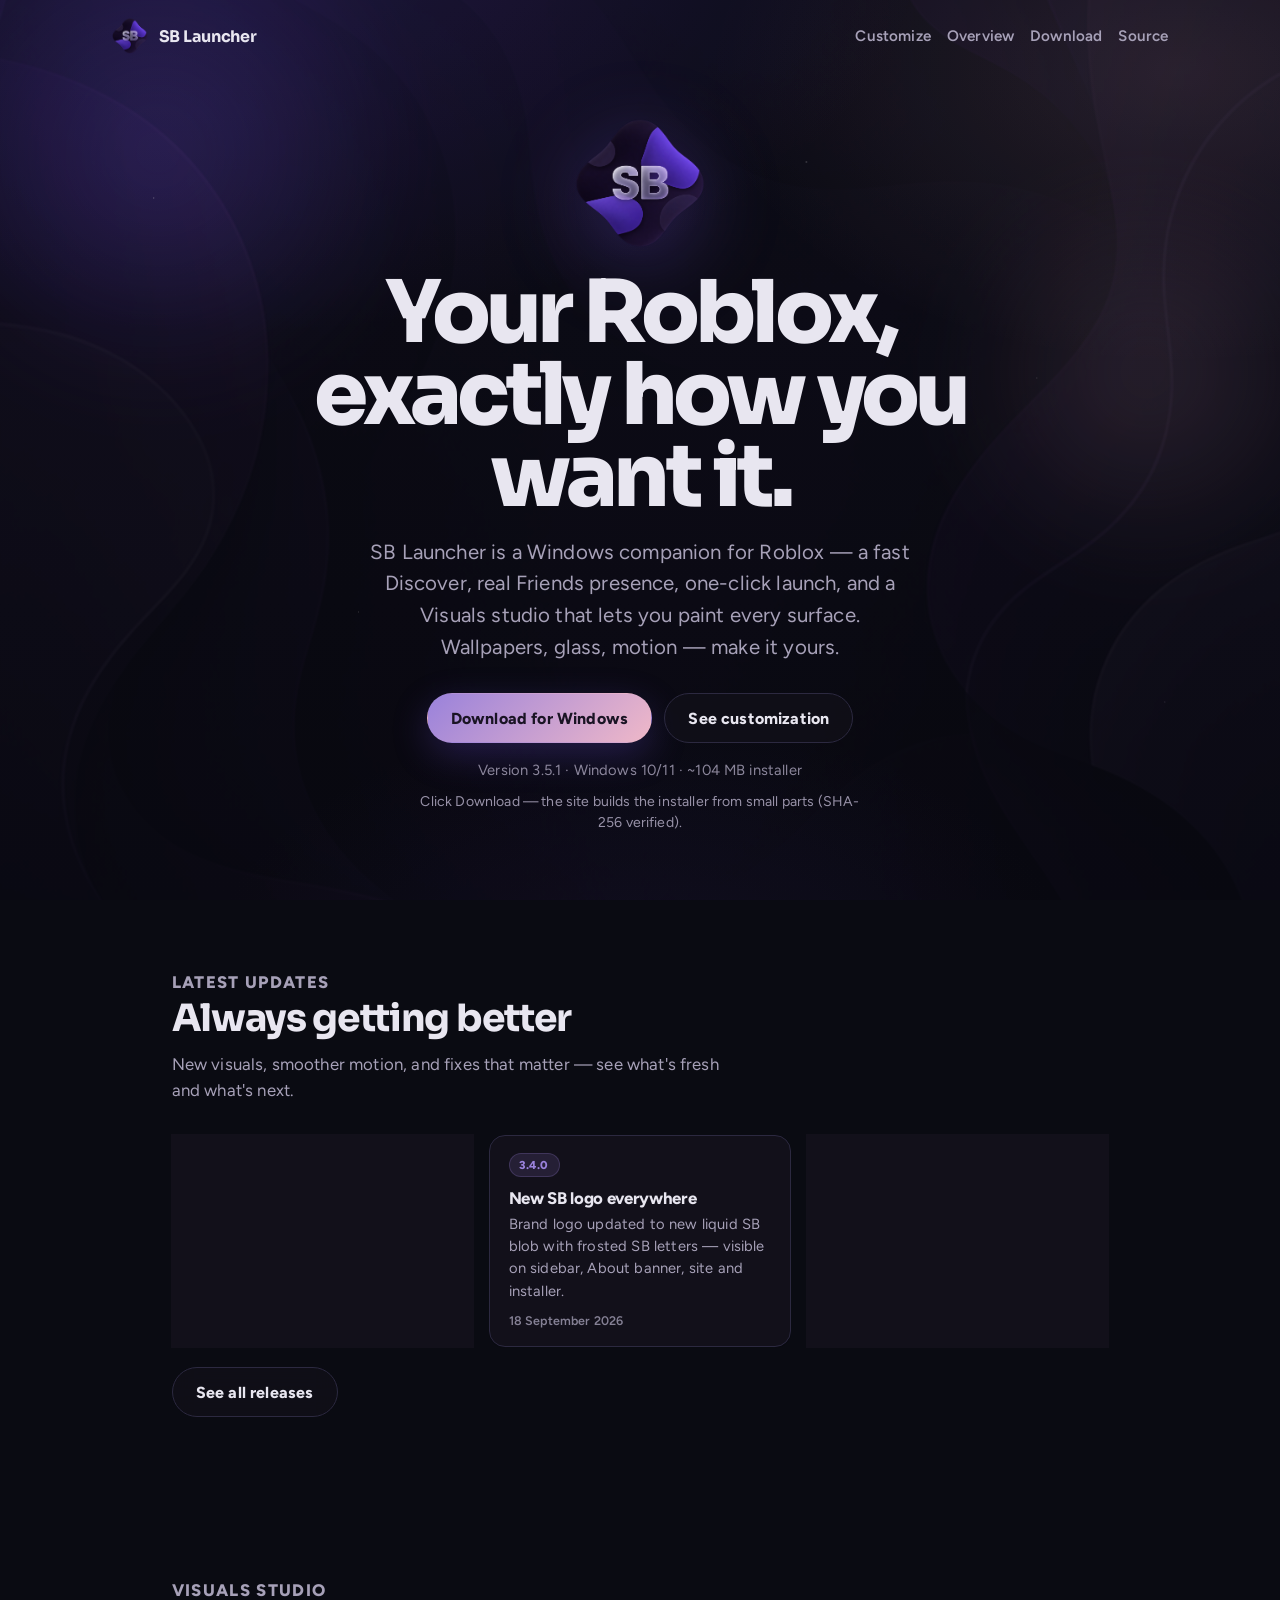
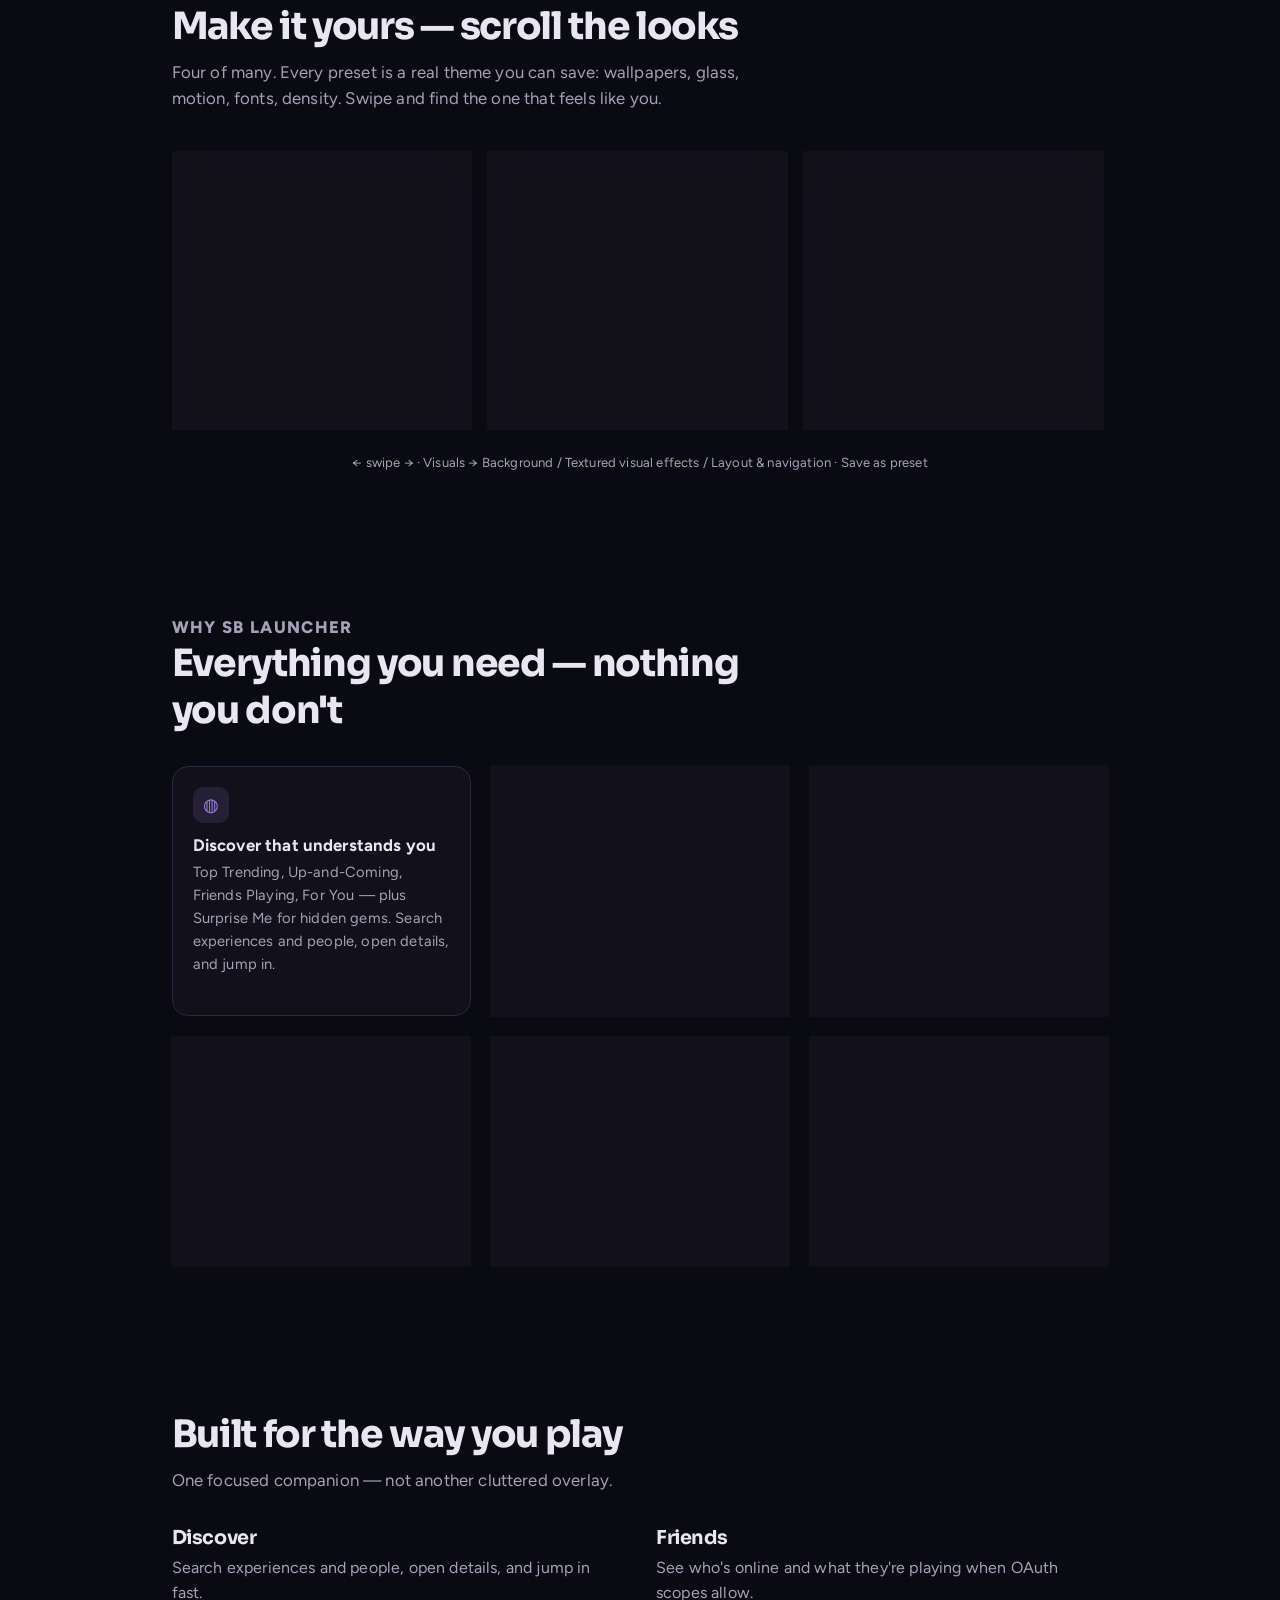
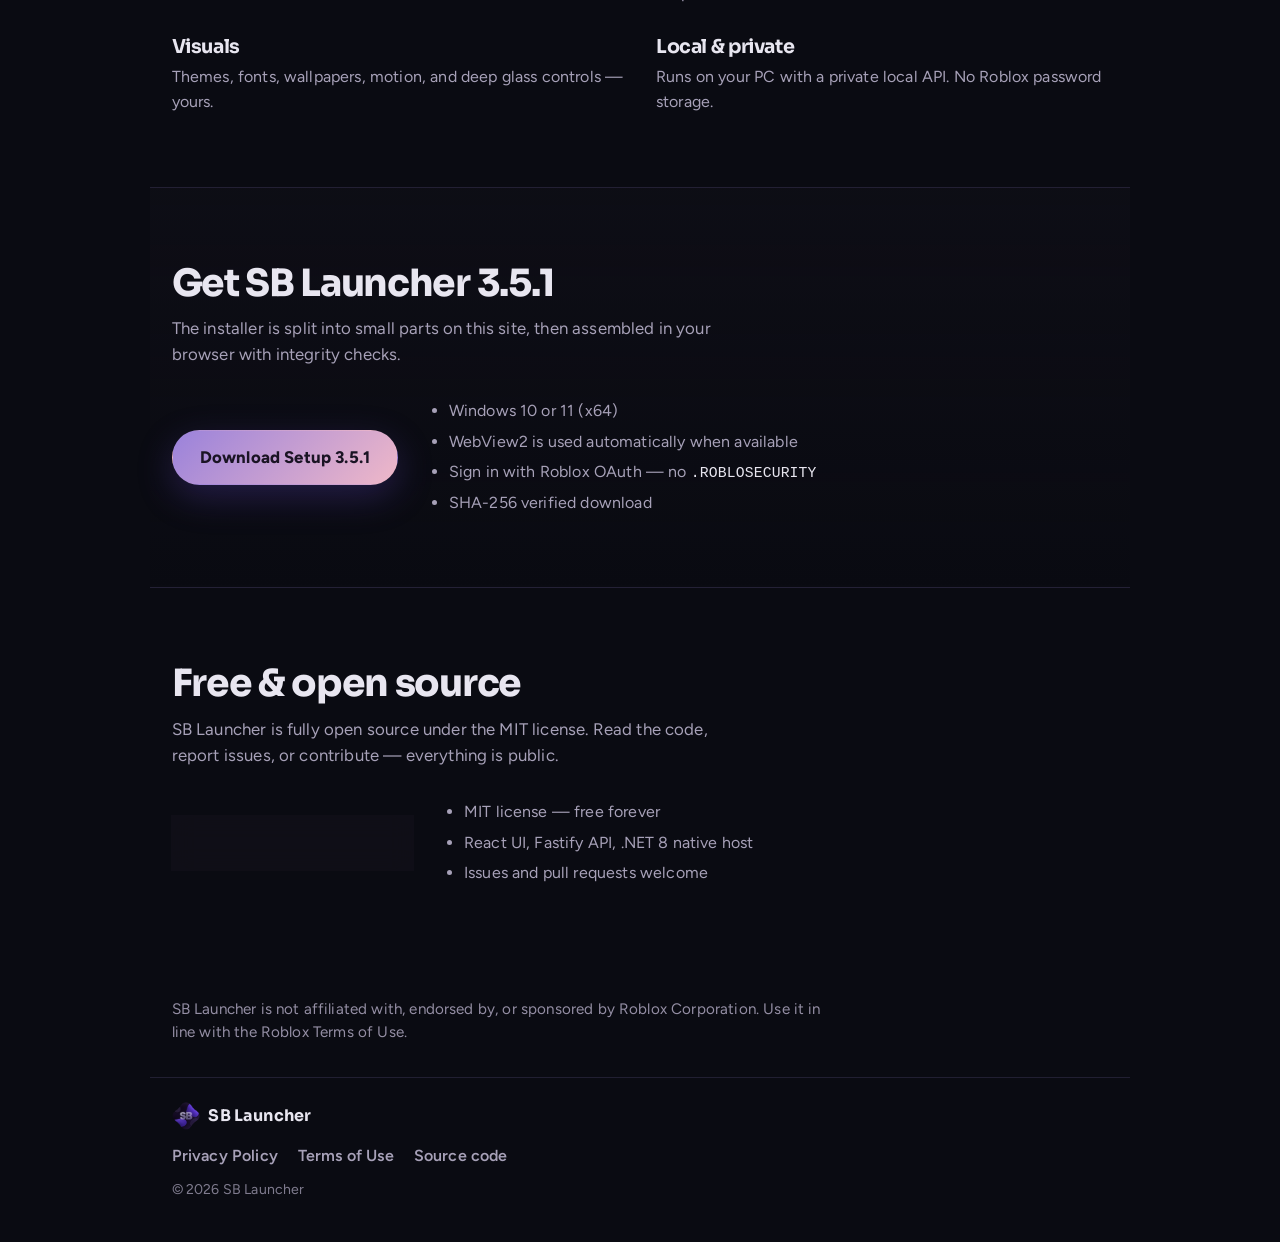
==== commit e8ae8e52: "Publish SB Launcher 3.5.1" ====
--- a/index.html
+++ b/index.html
@@ -4,7 +4,7 @@
     <meta charset="utf-8" />
     <meta name="viewport" content="width=device-width, initial-scale=1" />
     <title>SB Launcher — Your Roblox, exactly how you want it</title>
-    <meta name="description" content="SB Launcher 3.5.0 — a Windows companion for Roblox with Material You, Frosted Glass and Liquid Glass customization." />
+    <meta name="description" content="SB Launcher 3.5.1 — a Windows companion for Roblox with Material You, Frosted Glass and Liquid Glass customization." />
     <meta property="og:title" content="SB Launcher — Your Roblox, exactly how you want it" />
     <meta property="og:description" content="Discover experiences, launch with friends, and shape the interface. Themes, glass, wallpapers, and motion — yours." />
     <meta property="og:type" content="website" />
@@ -47,7 +47,7 @@
           <a class="btn btn-primary" id="download-btn" href="#download" data-download-setup>Download for Windows</a>
           <a class="btn btn-ghost" href="#customize">See customization</a>
         </div>
-        <p class="hero-meta">Version 3.5.0 · Windows 10/11 · ~104 MB installer</p>
+        <p class="hero-meta">Version 3.5.1 · Windows 10/11 · ~104 MB installer</p>
         <p class="hero-hint" id="download-status">Click Download — the site builds the installer from small parts (SHA-256 verified).</p>
       </section>
 
@@ -59,10 +59,10 @@
         </header>
         <div class="updates-grid">
           <article class="update-card">
-            <span class="update-badge">3.5.0 — Latest</span>
-            <h3>Material You & unified glass</h3>
-            <p>Material You is now the default, Frosted and Liquid Glass share one studio, and glass rendering is lighter on the GPU.</p>
-            <span class="update-date">20 September 2026</span>
+            <span class="update-badge">3.5.1 — Latest</span>
+            <h3>Profiles, rooms & visual polish</h3>
+            <p>Arrange favorite games freely, enjoy richer room and event views, and fine-tune Liquid Glass blur.</p>
+            <span class="update-date">25 September 2026</span>
           </article>
           <article class="update-card">
             <span class="update-badge">3.4.0</span>
@@ -177,11 +177,11 @@
 
       <section class="section download-band" id="download">
         <header class="section-head">
-          <h2>Get SB Launcher 3.5.0</h2>
+          <h2>Get SB Launcher 3.5.1</h2>
           <p>The installer is split into small parts on this site, then assembled in your browser with integrity checks.</p>
         </header>
         <div class="download-row">
-          <a class="btn btn-primary btn-lg" id="download-btn-2" href="#download" data-download-setup>Download Setup 3.5.0</a>
+          <a class="btn btn-primary btn-lg" id="download-btn-2" href="#download" data-download-setup>Download Setup 3.5.1</a>
           <ul class="download-notes">
             <li>Windows 10 or 11 (x64)</li>
             <li>WebView2 is used automatically when available</li>
